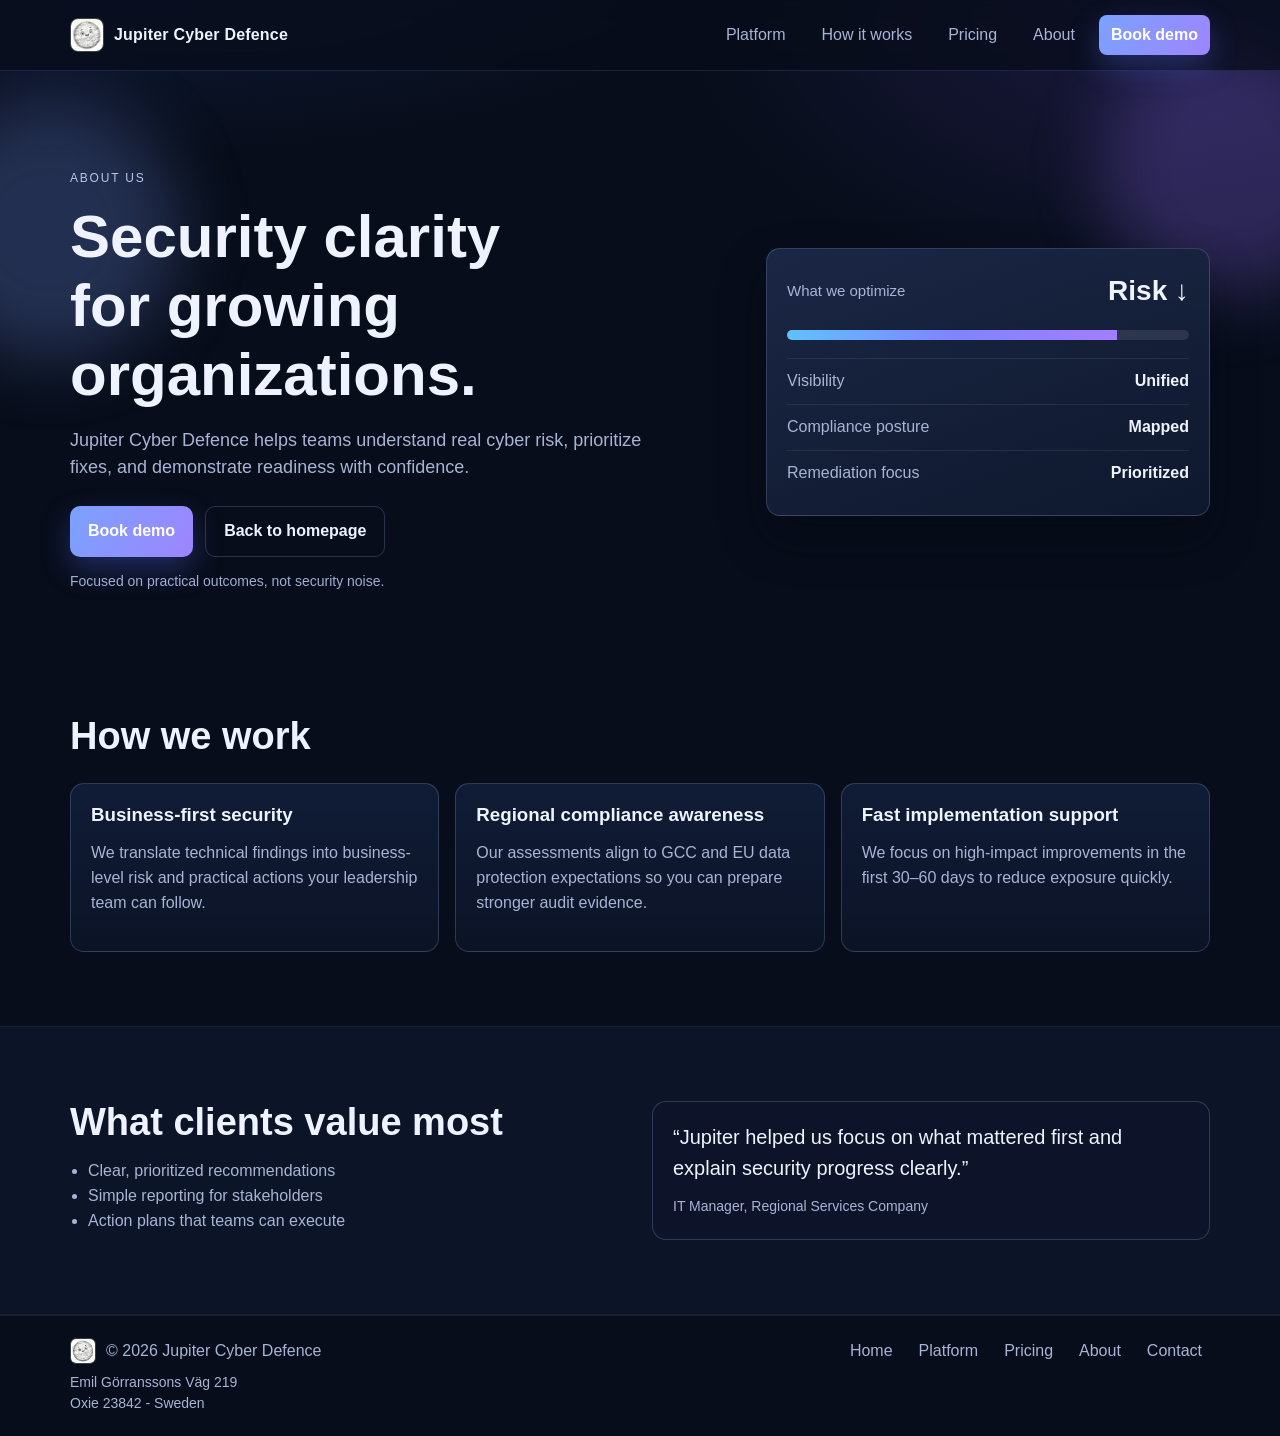
==== about.html @ 79163a5e "search index" ====
<!doctype html>
<html lang="en">
<head>
  <meta charset="utf-8" />
  <meta name="viewport" content="width=device-width, initial-scale=1" />
  <title>About Jupiter Cyber Defence | Security Readiness Experts</title>
  <meta name="description" content="Learn about Jupiter Cyber Defence and how we help teams improve cyber risk visibility, compliance readiness, and remediation execution." />
  <link rel="canonical" href="https://jupitercyberdefence.com/about.html" />
  <meta property="og:type" content="website" />
  <meta property="og:url" content="https://jupitercyberdefence.com/about.html" />
  <meta property="og:title" content="About Jupiter Cyber Defence | Security Readiness Experts" />
  <meta property="og:description" content="Learn about Jupiter Cyber Defence and how we help teams improve cyber risk visibility, compliance readiness, and remediation execution." />
  <meta property="og:image" content="https://jupitercyberdefence.com/jupiter_logo.jpeg" />
  <meta property="og:site_name" content="Jupiter Cyber Defence" />
  <meta name="twitter:card" content="summary_large_image" />
  <meta name="twitter:title" content="About Jupiter Cyber Defence | Security Readiness Experts" />
  <meta name="twitter:description" content="Learn about Jupiter Cyber Defence and how we help teams improve cyber risk visibility, compliance readiness, and remediation execution." />
  <meta name="twitter:image" content="https://jupitercyberdefence.com/jupiter_logo.jpeg" />
  <script type="application/ld+json">
    {
      "@context": "https://schema.org",
      "@type": "WebPage",
      "@id": "https://jupitercyberdefence.com/about.html#webpage",
      "url": "https://jupitercyberdefence.com/about.html",
      "name": "About Jupiter Cyber Defence",
      "description": "Learn about Jupiter Cyber Defence and how we help teams improve cyber risk visibility, compliance readiness, and remediation execution.",
      "isPartOf": {
        "@id": "https://jupitercyberdefence.com/#website"
      },
      "about": {
        "@id": "https://jupitercyberdefence.com/#organization"
      },
      "inLanguage": "en"
    }
  </script>
  <meta name="theme-color" content="#070d1a" />
  <link rel="preload" href="style.css" as="style" />
  <link rel="stylesheet" href="style.css" />
</head>
<body>
  <a class="skip-link" href="#main">Skip to content</a>

  <div class="bg-orb orb-1" aria-hidden="true"></div>
  <div class="bg-orb orb-2" aria-hidden="true"></div>

  <header class="site-header">
    <div class="container nav-wrap">
      <a class="brand" href="/" aria-label="Jupiter Cyber Defence home">
        <img src="jupiter_logo.jpeg" alt="Jupiter Cyber Defence logo" class="brand-logo" />
        <span>Jupiter Cyber Defence</span>
      </a>

      <button class="menu-toggle" id="menuToggle" aria-controls="nav" aria-expanded="false" aria-label="Open menu">
        <span></span><span></span><span></span>
      </button>

      <nav id="nav" class="nav" aria-label="Primary">
        <ul>
          <li><a href="/#platform">Platform</a></li>
          <li><a href="/#how">How it works</a></li>
          <li><a href="/#pricing">Pricing</a></li>
          <li><a href="about.html" aria-current="page">About</a></li>
          <li><a class="btn btn-sm" href="/#contact">Book demo</a></li>
        </ul>
      </nav>
    </div>
  </header>

  <main id="main">
    <section class="hero">
      <div class="container hero-grid">
        <div>
          <p class="eyebrow">About us</p>
          <h1>Security clarity for growing organizations.</h1>
          <p class="lead">Jupiter Cyber Defence helps teams understand real cyber risk, prioritize fixes, and demonstrate readiness with confidence.</p>
          <div class="hero-actions">
            <a class="btn" href="/#contact">Book demo</a>
            <a class="btn btn-ghost" href="/">Back to homepage</a>
          </div>
          <p class="subtle">Focused on practical outcomes, not security noise.</p>
        </div>

        <aside class="hero-panel" aria-label="Snapshot">
          <div class="panel-head">
            <span>What we optimize</span>
            <strong>Risk ↓</strong>
          </div>
          <div class="meter">
            <div class="meter-bar"></div>
          </div>
          <ul class="signal-list">
            <li><span>Visibility</span><strong>Unified</strong></li>
            <li><span>Compliance posture</span><strong>Mapped</strong></li>
            <li><span>Remediation focus</span><strong>Prioritized</strong></li>
          </ul>
        </aside>
      </div>
    </section>

    <section class="section">
      <div class="container">
        <h2>How we work</h2>
        <div class="cards">
          <article class="card">
            <h3>Business-first security</h3>
            <p>We translate technical findings into business-level risk and practical actions your leadership team can follow.</p>
          </article>
          <article class="card">
            <h3>Regional compliance awareness</h3>
            <p>Our assessments align to GCC and EU data protection expectations so you can prepare stronger audit evidence.</p>
          </article>
          <article class="card">
            <h3>Fast implementation support</h3>
            <p>We focus on high-impact improvements in the first 30–60 days to reduce exposure quickly.</p>
          </article>
        </div>
      </div>
    </section>

    <section class="section alt">
      <div class="container outcomes">
        <div>
          <h2>What clients value most</h2>
          <ul>
            <li>Clear, prioritized recommendations</li>
            <li>Simple reporting for stakeholders</li>
            <li>Action plans that teams can execute</li>
          </ul>
        </div>
        <div class="quote">
          <p>“Jupiter helped us focus on what mattered first and explain security progress clearly.”</p>
          <span>IT Manager, Regional Services Company</span>
        </div>
      </div>
    </section>
  </main>

  <footer class="site-footer">
    <div class="container footer-wrap">
      <p class="footer-branding">
        <img src="jupiter_logo.jpeg" alt="Jupiter Cyber Defence logo" class="footer-logo" />
        <span>© <span id="year"></span> Jupiter Cyber Defence</span>
      </p>
      <ul>
        <li><a href="/">Home</a></li>
        <li><a href="/#platform">Platform</a></li>
        <li><a href="/#pricing">Pricing</a></li>
        <li><a href="about.html" aria-current="page">About</a></li>
        <li><a href="/#contact">Contact</a></li>
      </ul>
    </div>
    <div class="container footer-address">
      <p>Emil Görranssons Väg 219<br />Oxie 23842 - Sweden</p>
    </div>
  </footer>

  <script src="script.js" defer></script>
</body>
</html>
---- style.css ----
:root {
  --bg: #070d1a;
  --bg-soft: #0c1428;
  --card: #0f1a31;
  --ink: #eef3ff;
  --muted: #a8b4d5;
  --line: rgba(170, 191, 235, 0.22);
  --brand: #7aa2ff;
  --brand-2: #9e84ff;
  --radius: 14px;
  --max: 1140px;
  --font: Inter, -apple-system, BlinkMacSystemFont, "Segoe UI", Roboto, Helvetica, Arial, sans-serif;
}

* {
  box-sizing: border-box;
}

html,
body {
  margin: 0;
  padding: 0;
}

body {
  font-family: var(--font);
  color: var(--ink);
  background: radial-gradient(1200px 500px at 10% -10%, rgba(84, 117, 255, 0.2), transparent 60%),
    radial-gradient(800px 500px at 90% 0%, rgba(133, 93, 255, 0.16), transparent 60%),
    var(--bg);
  line-height: 1.55;
}

a {
  color: inherit;
  text-decoration: none;
}

.skip-link {
  position: absolute;
  left: -999px;
}

.skip-link:focus {
  left: 12px;
  top: 12px;
  background: #fff;
  color: #000;
  padding: 8px 12px;
  border-radius: 8px;
  z-index: 999;
}

.bg-orb {
  position: fixed;
  width: 260px;
  height: 260px;
  border-radius: 999px;
  filter: blur(34px);
  pointer-events: none;
  z-index: -1;
}

.orb-1 {
  left: -80px;
  top: 100px;
  background: rgba(124, 157, 255, 0.24);
}

.orb-2 {
  right: -80px;
  top: 40px;
  background: rgba(151, 115, 255, 0.23);
}

.container {
  width: min(var(--max), 92%);
  margin: 0 auto;
}

.site-header {
  position: sticky;
  top: 0;
  z-index: 40;
  backdrop-filter: blur(10px);
  background: rgba(7, 13, 26, 0.75);
  border-bottom: 1px solid rgba(122, 162, 255, 0.16);
}

.nav-wrap {
  min-height: 70px;
  display: flex;
  align-items: center;
  justify-content: space-between;
}

.brand {
  display: flex;
  align-items: center;
  gap: 10px;
  font-weight: 700;
  letter-spacing: 0.2px;
}

.brand-logo {
  width: 34px;
  height: 34px;
  border-radius: 8px;
  object-fit: cover;
  border: 1px solid rgba(255, 255, 255, 0.22);
}

.nav ul {
  list-style: none;
  display: flex;
  gap: 12px;
  margin: 0;
  padding: 0;
  align-items: center;
}

.nav a {
  padding: 8px 12px;
  color: var(--muted);
  border-radius: 8px;
}

.nav a:hover {
  color: var(--ink);
  background: rgba(255, 255, 255, 0.05);
}

.menu-toggle {
  display: none;
  border: 0;
  background: transparent;
  padding: 6px;
}

.menu-toggle span {
  display: block;
  width: 21px;
  height: 2px;
  background: var(--ink);
  margin: 4px 0;
}

.hero {
  padding: 86px 0 34px;
}

.hero-grid {
  display: grid;
  gap: 30px;
  grid-template-columns: 1.2fr 0.8fr;
  align-items: center;
}

.eyebrow {
  color: #b9c6ea;
  text-transform: uppercase;
  font-size: 12px;
  letter-spacing: 1.8px;
  margin-bottom: 14px;
}

h1,
h2,
h3 {
  line-height: 1.15;
  margin: 0 0 12px;
}

h1 {
  font-size: clamp(34px, 5vw, 60px);
  max-width: 14ch;
}

h2 {
  font-size: clamp(26px, 3vw, 38px);
}

.lead {
  max-width: 58ch;
  color: var(--muted);
  font-size: 18px;
}

.subtle {
  color: #9faed2;
  font-size: 14px;
}

.hero-actions {
  display: flex;
  gap: 12px;
  flex-wrap: wrap;
  margin: 24px 0 10px;
}

.btn {
  background: linear-gradient(120deg, var(--brand), var(--brand-2));
  color: #fff;
  border: 0;
  border-radius: 10px;
  font-weight: 700;
  padding: 12px 18px;
  display: inline-flex;
  align-items: center;
  justify-content: center;
  box-shadow: 0 12px 30px rgba(93, 112, 255, 0.3);
}

.btn-ghost {
  background: transparent;
  border: 1px solid var(--line);
  color: var(--ink);
  box-shadow: none;
}

.btn-sm {
  padding: 9px 13px;
  color: #fff !important;
}

.hero-panel {
  background: linear-gradient(160deg, rgba(28, 41, 72, 0.94), rgba(15, 25, 46, 0.95));
  border: 1px solid var(--line);
  border-radius: var(--radius);
  padding: 20px;
  box-shadow: 0 22px 45px rgba(4, 8, 18, 0.45);
}

.panel-head {
  display: flex;
  justify-content: space-between;
  align-items: center;
  font-size: 15px;
  color: var(--muted);
}

.panel-head strong {
  color: var(--ink);
  font-size: 28px;
}

.meter {
  height: 10px;
  border-radius: 999px;
  background: rgba(255, 255, 255, 0.1);
  margin: 18px 0;
  overflow: hidden;
}

.meter-bar {
  width: 82%;
  height: 100%;
  background: linear-gradient(90deg, #5fc2ff, #7f84ff, #a47dff);
}

.signal-list {
  list-style: none;
  margin: 0;
  padding: 0;
}

.signal-list li {
  display: flex;
  justify-content: space-between;
  padding: 10px 0;
  border-top: 1px solid rgba(255, 255, 255, 0.08);
  color: var(--muted);
}

.signal-list strong {
  color: var(--ink);
}

.trust {
  border: 1px solid var(--line);
  border-radius: var(--radius);
  padding: 18px;
  background: rgba(9, 16, 32, 0.7);
}

.trust p {
  color: var(--muted);
  margin: 0 0 12px;
}

.chips {
  display: flex;
  flex-wrap: wrap;
  gap: 10px;
}

.chips span {
  border: 1px solid var(--line);
  border-radius: 999px;
  padding: 7px 12px;
  color: #ccdaf7;
  font-size: 13px;
}

.section {
  padding: 74px 0;
}

.alt {
  background: var(--bg-soft);
  border-top: 1px solid rgba(255, 255, 255, 0.05);
  border-bottom: 1px solid rgba(255, 255, 255, 0.05);
}

.cards {
  display: grid;
  grid-template-columns: repeat(3, minmax(0, 1fr));
  gap: 16px;
  margin-top: 24px;
}

.card {
  border: 1px solid var(--line);
  border-radius: var(--radius);
  padding: 20px;
  background: linear-gradient(180deg, rgba(19, 33, 62, 0.8), rgba(14, 23, 44, 0.65));
}

.card p,
.steps,
.outcomes li,
.pricing ul,
.contact-grid p,
.form span,
.form-status {
  color: var(--muted);
}

.steps {
  margin: 18px 0 0;
  padding-left: 18px;
  display: grid;
  gap: 10px;
}

.outcomes {
  display: grid;
  grid-template-columns: 1fr 1fr;
  gap: 24px;
  align-items: start;
}

.outcomes ul {
  margin: 14px 0 0;
  padding-left: 18px;
}

.quote {
  border: 1px solid var(--line);
  border-radius: var(--radius);
  background: rgba(14, 22, 43, 0.72);
  padding: 20px;
}

.quote p {
  margin: 0 0 10px;
  font-size: 20px;
}

.quote span {
  color: var(--muted);
  font-size: 14px;
}

.pricing {
  display: grid;
  gap: 20px;
}

.pricing-controls {
  display: inline-flex;
  align-items: center;
  gap: 12px;
  border: 1px solid var(--line);
  border-radius: 10px;
  padding: 10px 12px;
  background: rgba(11, 19, 37, 0.7);
}

.pricing-controls label {
  color: var(--muted);
  font-size: 14px;
}

.pricing-controls select {
  background: rgba(8, 14, 27, 0.84);
  border: 1px solid rgba(176, 197, 239, 0.26);
  color: var(--ink);
  border-radius: 8px;
  padding: 8px 10px;
  font: inherit;
}

.pricing-grid {
  display: grid;
  grid-template-columns: repeat(3, minmax(0, 1fr));
  gap: 16px;
}

.price-card {
  border: 1px solid var(--line);
  border-radius: var(--radius);
  padding: 24px;
  background: linear-gradient(180deg, rgba(18, 29, 54, 0.86), rgba(14, 22, 41, 0.8));
}

.price-card h3 {
  margin-bottom: 10px;
}

.plan-tag {
  font-size: 11px;
  color: #cfdbfa;
  border: 1px solid var(--line);
  border-radius: 999px;
  padding: 3px 8px;
  margin-left: 6px;
  vertical-align: middle;
}

.plan {
  margin: 0;
  font-size: 12px;
  letter-spacing: 1px;
  text-transform: uppercase;
  color: #b8c7ea;
}

.price {
  margin: 8px 0 16px;
  font-size: 38px;
  font-weight: 800;
}

.price span {
  font-size: 16px;
  color: var(--muted);
  margin-left: 8px;
}

.price-note,
.target-clients {
  color: var(--muted);
  font-size: 14px;
  margin: 0 0 12px;
}

.pricing ul {
  margin: 0 0 18px;
  padding-left: 18px;
}

.contact-grid {
  display: grid;
  grid-template-columns: 1fr 1fr;
  gap: 24px;
  align-items: start;
}

.form {
  border: 1px solid var(--line);
  background: rgba(12, 20, 38, 0.76);
  border-radius: var(--radius);
  padding: 20px;
}

.form label {
  display: block;
  margin-bottom: 12px;
}

.form span {
  display: block;
  margin-bottom: 6px;
  font-size: 14px;
}

.form input,
.form textarea {
  width: 100%;
  color: var(--ink);
  border: 1px solid rgba(176, 197, 239, 0.26);
  border-radius: 10px;
  background: rgba(8, 14, 27, 0.84);
  padding: 12px;
  font: inherit;
}

.form input:focus,
.form textarea:focus {
  outline: 2px solid rgba(123, 162, 255, 0.35);
  border-color: rgba(123, 162, 255, 0.65);
}

.form button {
  width: 100%;
  margin-top: 4px;
}

.site-footer {
  border-top: 1px solid rgba(255, 255, 255, 0.08);
  padding: 22px 0;
}

.footer-wrap {
  display: flex;
  justify-content: space-between;
  align-items: center;
  flex-wrap: wrap;
  gap: 12px;
}

.footer-wrap p {
  color: var(--muted);
  margin: 0;
}

.footer-branding {
  display: inline-flex;
  align-items: center;
  gap: 10px;
}

.footer-logo {
  width: 26px;
  height: 26px;
  object-fit: cover;
  border-radius: 6px;
  border: 1px solid rgba(255, 255, 255, 0.2);
}

.footer-wrap ul {
  list-style: none;
  margin: 0;
  padding: 0;
  display: flex;
  gap: 10px;
}

.footer-wrap a {
  color: var(--muted);
  padding: 6px 8px;
  border-radius: 8px;
}

.footer-wrap a:hover {
  color: var(--ink);
  background: rgba(255, 255, 255, 0.06);
}

.footer-address {
  margin-top: 8px;
}

.footer-address p {
  margin: 0;
  color: var(--muted);
  font-size: 14px;
  line-height: 1.5;
}

@media (max-width: 980px) {
  .hero-grid,
  .outcomes,
  .contact-grid {
    grid-template-columns: 1fr;
  }

  .cards {
    grid-template-columns: 1fr 1fr;
  }

  .pricing-grid {
    grid-template-columns: repeat(2, minmax(0, 1fr));
  }
}

@media (max-width: 760px) {
  .menu-toggle {
    display: block;
  }

  .nav {
    display: none;
    position: absolute;
    top: 70px;
    right: 4%;
    min-width: 210px;
    border: 1px solid var(--line);
    border-radius: 12px;
    background: #0b1428;
    box-shadow: 0 16px 40px rgba(3, 8, 18, 0.45);
  }

  .nav ul {
    flex-direction: column;
    align-items: stretch;
    padding: 10px;
    gap: 4px;
  }

  .cards {
    grid-template-columns: 1fr;
  }

  .pricing-grid {
    grid-template-columns: 1fr;
  }

  .hero {
    padding-top: 64px;
  }
}
---- style.css ----
:root {
  --bg: #070d1a;
  --bg-soft: #0c1428;
  --card: #0f1a31;
  --ink: #eef3ff;
  --muted: #a8b4d5;
  --line: rgba(170, 191, 235, 0.22);
  --brand: #7aa2ff;
  --brand-2: #9e84ff;
  --radius: 14px;
  --max: 1140px;
  --font: Inter, -apple-system, BlinkMacSystemFont, "Segoe UI", Roboto, Helvetica, Arial, sans-serif;
}

* {
  box-sizing: border-box;
}

html,
body {
  margin: 0;
  padding: 0;
}

body {
  font-family: var(--font);
  color: var(--ink);
  background: radial-gradient(1200px 500px at 10% -10%, rgba(84, 117, 255, 0.2), transparent 60%),
    radial-gradient(800px 500px at 90% 0%, rgba(133, 93, 255, 0.16), transparent 60%),
    var(--bg);
  line-height: 1.55;
}

a {
  color: inherit;
  text-decoration: none;
}

.skip-link {
  position: absolute;
  left: -999px;
}

.skip-link:focus {
  left: 12px;
  top: 12px;
  background: #fff;
  color: #000;
  padding: 8px 12px;
  border-radius: 8px;
  z-index: 999;
}

.bg-orb {
  position: fixed;
  width: 260px;
  height: 260px;
  border-radius: 999px;
  filter: blur(34px);
  pointer-events: none;
  z-index: -1;
}

.orb-1 {
  left: -80px;
  top: 100px;
  background: rgba(124, 157, 255, 0.24);
}

.orb-2 {
  right: -80px;
  top: 40px;
  background: rgba(151, 115, 255, 0.23);
}

.container {
  width: min(var(--max), 92%);
  margin: 0 auto;
}

.site-header {
  position: sticky;
  top: 0;
  z-index: 40;
  backdrop-filter: blur(10px);
  background: rgba(7, 13, 26, 0.75);
  border-bottom: 1px solid rgba(122, 162, 255, 0.16);
}

.nav-wrap {
  min-height: 70px;
  display: flex;
  align-items: center;
  justify-content: space-between;
}

.brand {
  display: flex;
  align-items: center;
  gap: 10px;
  font-weight: 700;
  letter-spacing: 0.2px;
}

.brand-logo {
  width: 34px;
  height: 34px;
  border-radius: 8px;
  object-fit: cover;
  border: 1px solid rgba(255, 255, 255, 0.22);
}

.nav ul {
  list-style: none;
  display: flex;
  gap: 12px;
  margin: 0;
  padding: 0;
  align-items: center;
}

.nav a {
  padding: 8px 12px;
  color: var(--muted);
  border-radius: 8px;
}

.nav a:hover {
  color: var(--ink);
  background: rgba(255, 255, 255, 0.05);
}

.menu-toggle {
  display: none;
  border: 0;
  background: transparent;
  padding: 6px;
}

.menu-toggle span {
  display: block;
  width: 21px;
  height: 2px;
  background: var(--ink);
  margin: 4px 0;
}

.hero {
  padding: 86px 0 34px;
}

.hero-grid {
  display: grid;
  gap: 30px;
  grid-template-columns: 1.2fr 0.8fr;
  align-items: center;
}

.eyebrow {
  color: #b9c6ea;
  text-transform: uppercase;
  font-size: 12px;
  letter-spacing: 1.8px;
  margin-bottom: 14px;
}

h1,
h2,
h3 {
  line-height: 1.15;
  margin: 0 0 12px;
}

h1 {
  font-size: clamp(34px, 5vw, 60px);
  max-width: 14ch;
}

h2 {
  font-size: clamp(26px, 3vw, 38px);
}

.lead {
  max-width: 58ch;
  color: var(--muted);
  font-size: 18px;
}

.subtle {
  color: #9faed2;
  font-size: 14px;
}

.hero-actions {
  display: flex;
  gap: 12px;
  flex-wrap: wrap;
  margin: 24px 0 10px;
}

.btn {
  background: linear-gradient(120deg, var(--brand), var(--brand-2));
  color: #fff;
  border: 0;
  border-radius: 10px;
  font-weight: 700;
  padding: 12px 18px;
  display: inline-flex;
  align-items: center;
  justify-content: center;
  box-shadow: 0 12px 30px rgba(93, 112, 255, 0.3);
}

.btn-ghost {
  background: transparent;
  border: 1px solid var(--line);
  color: var(--ink);
  box-shadow: none;
}

.btn-sm {
  padding: 9px 13px;
  color: #fff !important;
}

.hero-panel {
  background: linear-gradient(160deg, rgba(28, 41, 72, 0.94), rgba(15, 25, 46, 0.95));
  border: 1px solid var(--line);
  border-radius: var(--radius);
  padding: 20px;
  box-shadow: 0 22px 45px rgba(4, 8, 18, 0.45);
}

.panel-head {
  display: flex;
  justify-content: space-between;
  align-items: center;
  font-size: 15px;
  color: var(--muted);
}

.panel-head strong {
  color: var(--ink);
  font-size: 28px;
}

.meter {
  height: 10px;
  border-radius: 999px;
  background: rgba(255, 255, 255, 0.1);
  margin: 18px 0;
  overflow: hidden;
}

.meter-bar {
  width: 82%;
  height: 100%;
  background: linear-gradient(90deg, #5fc2ff, #7f84ff, #a47dff);
}

.signal-list {
  list-style: none;
  margin: 0;
  padding: 0;
}

.signal-list li {
  display: flex;
  justify-content: space-between;
  padding: 10px 0;
  border-top: 1px solid rgba(255, 255, 255, 0.08);
  color: var(--muted);
}

.signal-list strong {
  color: var(--ink);
}

.trust {
  border: 1px solid var(--line);
  border-radius: var(--radius);
  padding: 18px;
  background: rgba(9, 16, 32, 0.7);
}

.trust p {
  color: var(--muted);
  margin: 0 0 12px;
}

.chips {
  display: flex;
  flex-wrap: wrap;
  gap: 10px;
}

.chips span {
  border: 1px solid var(--line);
  border-radius: 999px;
  padding: 7px 12px;
  color: #ccdaf7;
  font-size: 13px;
}

.section {
  padding: 74px 0;
}

.alt {
  background: var(--bg-soft);
  border-top: 1px solid rgba(255, 255, 255, 0.05);
  border-bottom: 1px solid rgba(255, 255, 255, 0.05);
}

.cards {
  display: grid;
  grid-template-columns: repeat(3, minmax(0, 1fr));
  gap: 16px;
  margin-top: 24px;
}

.card {
  border: 1px solid var(--line);
  border-radius: var(--radius);
  padding: 20px;
  background: linear-gradient(180deg, rgba(19, 33, 62, 0.8), rgba(14, 23, 44, 0.65));
}

.card p,
.steps,
.outcomes li,
.pricing ul,
.contact-grid p,
.form span,
.form-status {
  color: var(--muted);
}

.steps {
  margin: 18px 0 0;
  padding-left: 18px;
  display: grid;
  gap: 10px;
}

.outcomes {
  display: grid;
  grid-template-columns: 1fr 1fr;
  gap: 24px;
  align-items: start;
}

.outcomes ul {
  margin: 14px 0 0;
  padding-left: 18px;
}

.quote {
  border: 1px solid var(--line);
  border-radius: var(--radius);
  background: rgba(14, 22, 43, 0.72);
  padding: 20px;
}

.quote p {
  margin: 0 0 10px;
  font-size: 20px;
}

.quote span {
  color: var(--muted);
  font-size: 14px;
}

.pricing {
  display: grid;
  gap: 20px;
}

.pricing-controls {
  display: inline-flex;
  align-items: center;
  gap: 12px;
  border: 1px solid var(--line);
  border-radius: 10px;
  padding: 10px 12px;
  background: rgba(11, 19, 37, 0.7);
}

.pricing-controls label {
  color: var(--muted);
  font-size: 14px;
}

.pricing-controls select {
  background: rgba(8, 14, 27, 0.84);
  border: 1px solid rgba(176, 197, 239, 0.26);
  color: var(--ink);
  border-radius: 8px;
  padding: 8px 10px;
  font: inherit;
}

.pricing-grid {
  display: grid;
  grid-template-columns: repeat(3, minmax(0, 1fr));
  gap: 16px;
}

.price-card {
  border: 1px solid var(--line);
  border-radius: var(--radius);
  padding: 24px;
  background: linear-gradient(180deg, rgba(18, 29, 54, 0.86), rgba(14, 22, 41, 0.8));
}

.price-card h3 {
  margin-bottom: 10px;
}

.plan-tag {
  font-size: 11px;
  color: #cfdbfa;
  border: 1px solid var(--line);
  border-radius: 999px;
  padding: 3px 8px;
  margin-left: 6px;
  vertical-align: middle;
}

.plan {
  margin: 0;
  font-size: 12px;
  letter-spacing: 1px;
  text-transform: uppercase;
  color: #b8c7ea;
}

.price {
  margin: 8px 0 16px;
  font-size: 38px;
  font-weight: 800;
}

.price span {
  font-size: 16px;
  color: var(--muted);
  margin-left: 8px;
}

.price-note,
.target-clients {
  color: var(--muted);
  font-size: 14px;
  margin: 0 0 12px;
}

.pricing ul {
  margin: 0 0 18px;
  padding-left: 18px;
}

.contact-grid {
  display: grid;
  grid-template-columns: 1fr 1fr;
  gap: 24px;
  align-items: start;
}

.form {
  border: 1px solid var(--line);
  background: rgba(12, 20, 38, 0.76);
  border-radius: var(--radius);
  padding: 20px;
}

.form label {
  display: block;
  margin-bottom: 12px;
}

.form span {
  display: block;
  margin-bottom: 6px;
  font-size: 14px;
}

.form input,
.form textarea {
  width: 100%;
  color: var(--ink);
  border: 1px solid rgba(176, 197, 239, 0.26);
  border-radius: 10px;
  background: rgba(8, 14, 27, 0.84);
  padding: 12px;
  font: inherit;
}

.form input:focus,
.form textarea:focus {
  outline: 2px solid rgba(123, 162, 255, 0.35);
  border-color: rgba(123, 162, 255, 0.65);
}

.form button {
  width: 100%;
  margin-top: 4px;
}

.site-footer {
  border-top: 1px solid rgba(255, 255, 255, 0.08);
  padding: 22px 0;
}

.footer-wrap {
  display: flex;
  justify-content: space-between;
  align-items: center;
  flex-wrap: wrap;
  gap: 12px;
}

.footer-wrap p {
  color: var(--muted);
  margin: 0;
}

.footer-branding {
  display: inline-flex;
  align-items: center;
  gap: 10px;
}

.footer-logo {
  width: 26px;
  height: 26px;
  object-fit: cover;
  border-radius: 6px;
  border: 1px solid rgba(255, 255, 255, 0.2);
}

.footer-wrap ul {
  list-style: none;
  margin: 0;
  padding: 0;
  display: flex;
  gap: 10px;
}

.footer-wrap a {
  color: var(--muted);
  padding: 6px 8px;
  border-radius: 8px;
}

.footer-wrap a:hover {
  color: var(--ink);
  background: rgba(255, 255, 255, 0.06);
}

.footer-address {
  margin-top: 8px;
}

.footer-address p {
  margin: 0;
  color: var(--muted);
  font-size: 14px;
  line-height: 1.5;
}

@media (max-width: 980px) {
  .hero-grid,
  .outcomes,
  .contact-grid {
    grid-template-columns: 1fr;
  }

  .cards {
    grid-template-columns: 1fr 1fr;
  }

  .pricing-grid {
    grid-template-columns: repeat(2, minmax(0, 1fr));
  }
}

@media (max-width: 760px) {
  .menu-toggle {
    display: block;
  }

  .nav {
    display: none;
    position: absolute;
    top: 70px;
    right: 4%;
    min-width: 210px;
    border: 1px solid var(--line);
    border-radius: 12px;
    background: #0b1428;
    box-shadow: 0 16px 40px rgba(3, 8, 18, 0.45);
  }

  .nav ul {
    flex-direction: column;
    align-items: stretch;
    padding: 10px;
    gap: 4px;
  }

  .cards {
    grid-template-columns: 1fr;
  }

  .pricing-grid {
    grid-template-columns: 1fr;
  }

  .hero {
    padding-top: 64px;
  }
}
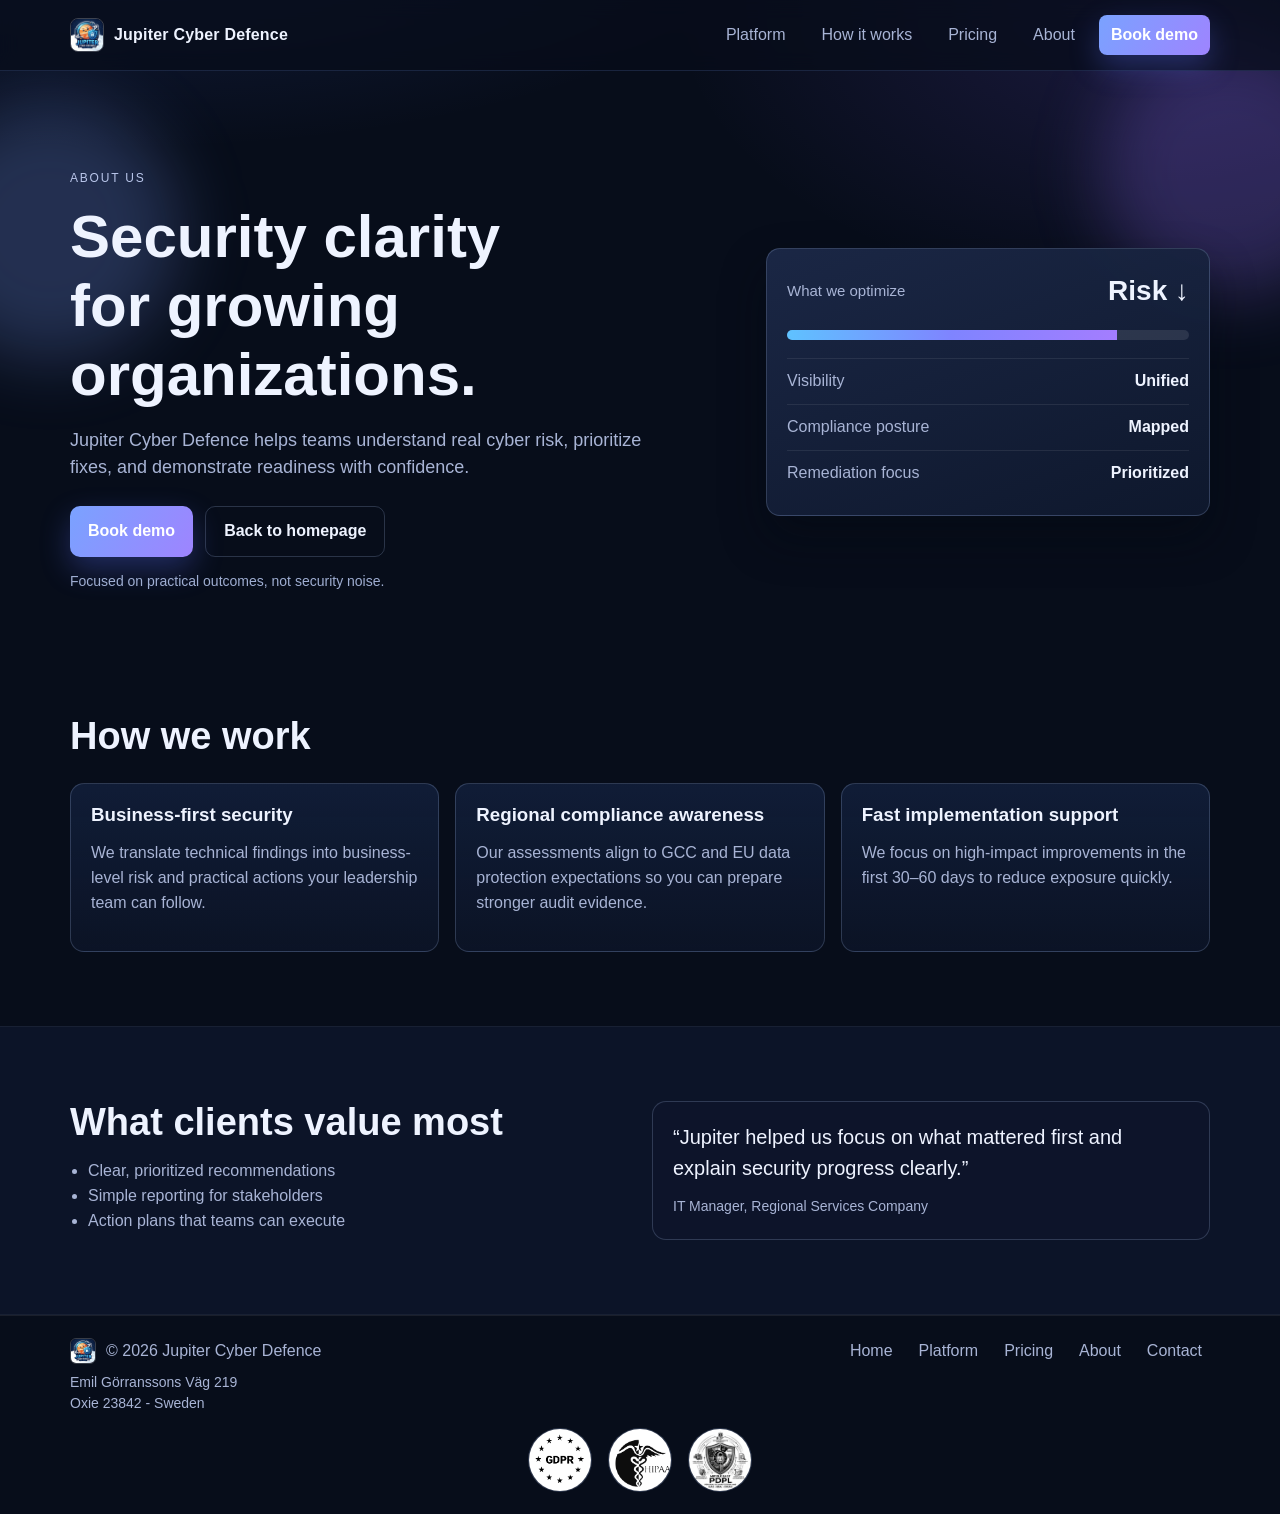
==== commit d60f5e5c: "major change run001" ====
--- a/about.html
+++ b/about.html
@@ -152,6 +152,11 @@
     <div class="container footer-address">
       <p>Emil Görranssons Väg 219<br />Oxie 23842 - Sweden</p>
     </div>
+    <div class="container compliance-logos" aria-label="Compliance standards">
+      <img src="GDPR.png" alt="GDPR" class="compliance-logo" />
+      <img src="HIPAA.png" alt="HIPAA" class="compliance-logo" />
+      <img src="PDPL.png" alt="PDPL" class="compliance-logo" />
+    </div>
   </footer>
 
   <script src="script.js" defer></script>
--- a/style.css
+++ b/style.css
@@ -231,6 +231,15 @@
   box-shadow: 0 22px 45px rgba(4, 8, 18, 0.45);
 }
 
+.panel-branding {
+  width: 100%;
+  height: 120px;
+  object-fit: cover;
+  border-radius: 10px;
+  border: 1px solid rgba(255, 255, 255, 0.12);
+  margin-bottom: 14px;
+}
+
 .panel-head {
   display: flex;
   justify-content: space-between;
@@ -567,6 +576,24 @@
   color: var(--muted);
   font-size: 14px;
   line-height: 1.5;
+}
+
+.compliance-logos {
+  margin-top: 14px;
+  display: flex;
+  justify-content: center;
+  align-items: center;
+  gap: 16px;
+  flex-wrap: wrap;
+}
+
+.compliance-logo {
+  width: 64px;
+  height: 64px;
+  border-radius: 999px;
+  object-fit: cover;
+  border: 1px solid var(--line);
+  background: rgba(12, 20, 38, 0.75);
 }
 
 @media (max-width: 980px) {
--- a/style.css
+++ b/style.css
@@ -231,6 +231,15 @@
   box-shadow: 0 22px 45px rgba(4, 8, 18, 0.45);
 }
 
+.panel-branding {
+  width: 100%;
+  height: 120px;
+  object-fit: cover;
+  border-radius: 10px;
+  border: 1px solid rgba(255, 255, 255, 0.12);
+  margin-bottom: 14px;
+}
+
 .panel-head {
   display: flex;
   justify-content: space-between;
@@ -567,6 +576,24 @@
   color: var(--muted);
   font-size: 14px;
   line-height: 1.5;
+}
+
+.compliance-logos {
+  margin-top: 14px;
+  display: flex;
+  justify-content: center;
+  align-items: center;
+  gap: 16px;
+  flex-wrap: wrap;
+}
+
+.compliance-logo {
+  width: 64px;
+  height: 64px;
+  border-radius: 999px;
+  object-fit: cover;
+  border: 1px solid var(--line);
+  background: rgba(12, 20, 38, 0.75);
 }
 
 @media (max-width: 980px) {
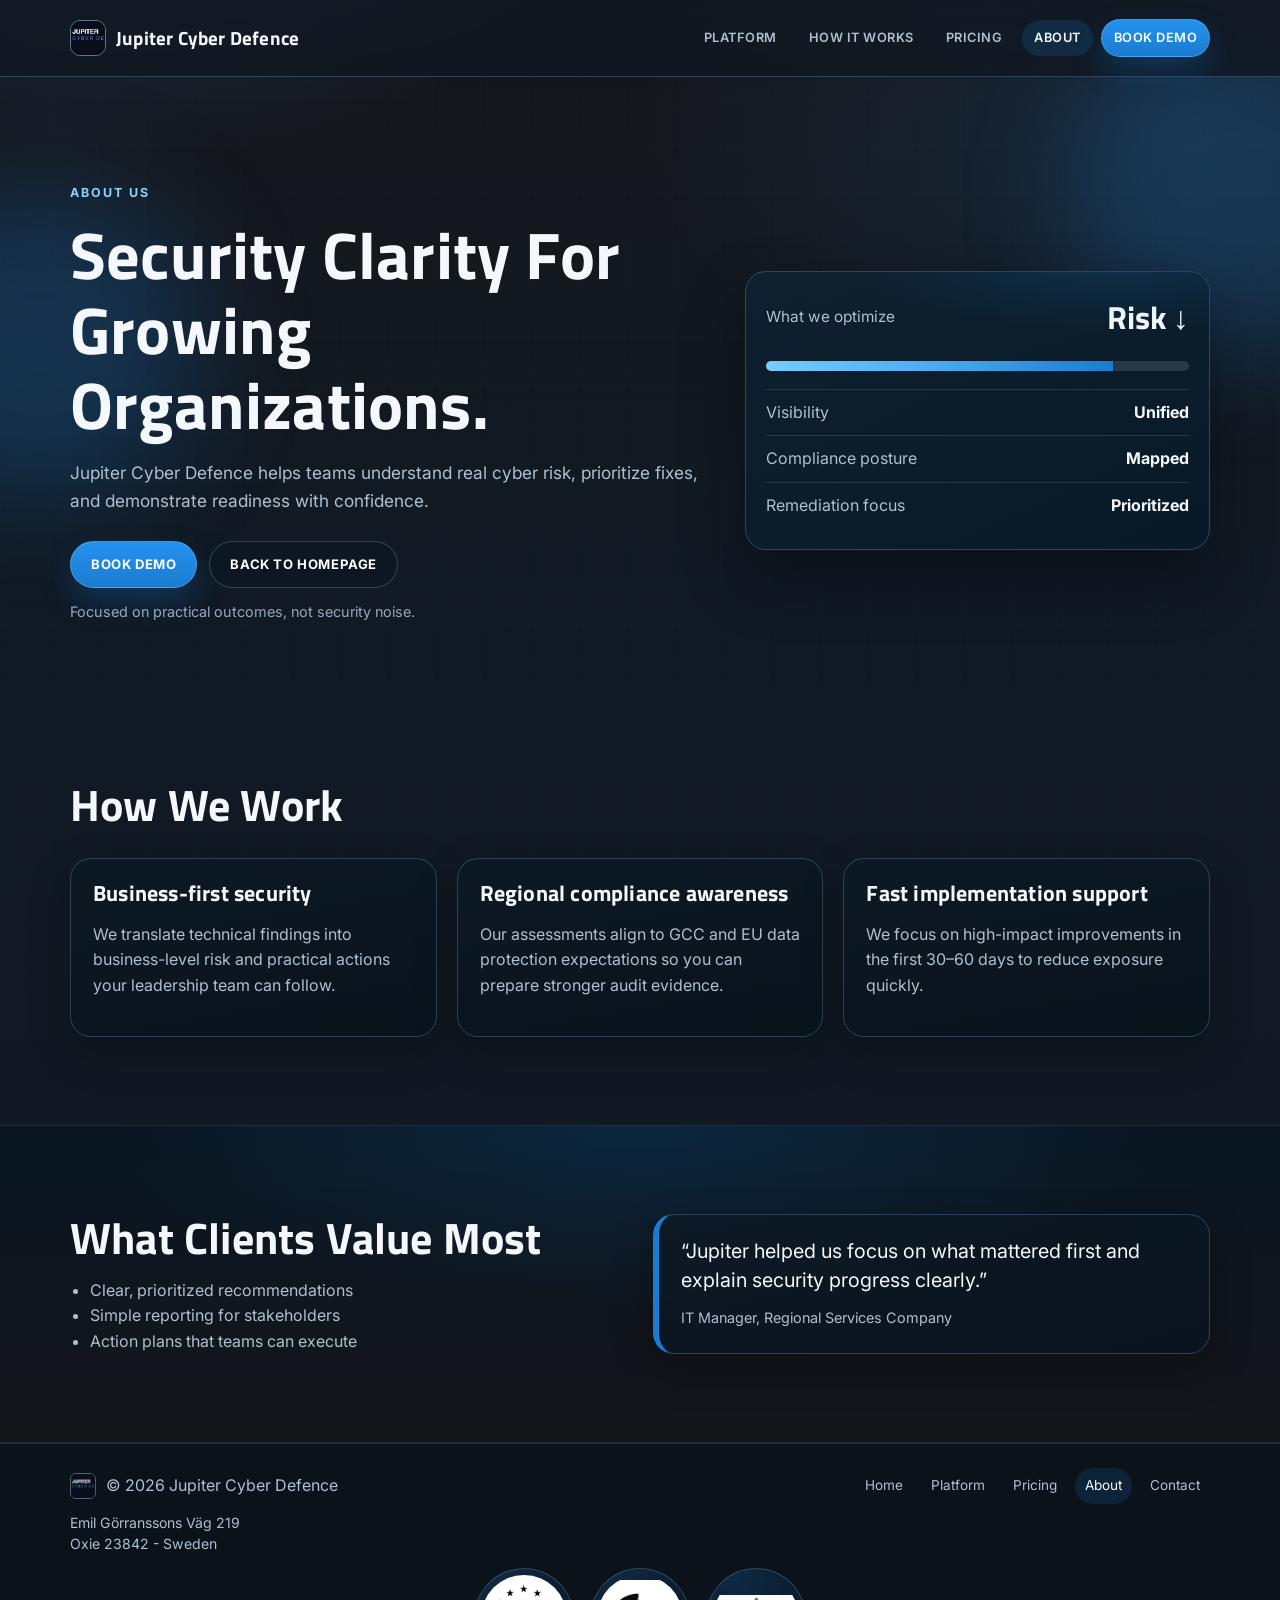
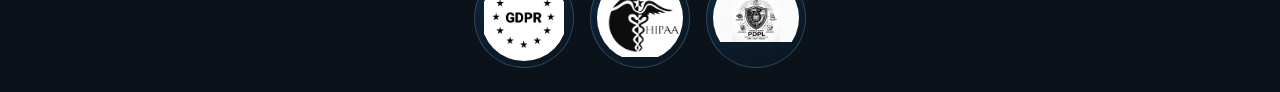
==== commit fdf6c223: "changed to align with salekx.se" ====
--- a/about.html
+++ b/about.html
@@ -3,6 +3,9 @@
 <head>
   <meta charset="utf-8" />
   <meta name="viewport" content="width=device-width, initial-scale=1" />
+  <link rel="preconnect" href="https://fonts.googleapis.com" />
+  <link rel="preconnect" href="https://fonts.gstatic.com" crossorigin />
+  <link rel="stylesheet" href="https://fonts.googleapis.com/css2?family=Inter:wght@400;500;600;700;800&family=Titillium+Web:wght@600;700&display=swap" />
   <title>About Jupiter Cyber Defence | Security Readiness Experts</title>
   <meta name="description" content="Learn about Jupiter Cyber Defence and how we help teams improve cyber risk visibility, compliance readiness, and remediation execution." />
   <link rel="canonical" href="https://jupitercyberdefence.com/about.html" />
@@ -33,7 +36,7 @@
       "inLanguage": "en"
     }
   </script>
-  <meta name="theme-color" content="#070d1a" />
+  <meta name="theme-color" content="#16161a" />
   <link rel="preload" href="style.css" as="style" />
   <link rel="stylesheet" href="style.css" />
 </head>
--- a/style.css
+++ b/style.css
@@ -1,15 +1,23 @@
 :root {
-  --bg: #070d1a;
-  --bg-soft: #0c1428;
-  --card: #0f1a31;
-  --ink: #eef3ff;
-  --muted: #a8b4d5;
-  --line: rgba(170, 191, 235, 0.22);
-  --brand: #7aa2ff;
-  --brand-2: #9e84ff;
-  --radius: 14px;
+  --bg: #16161a;
+  --bg-deep: #101a25;
+  --bg-navy: #08283f;
+  --card: rgba(16, 27, 38, 0.9);
+  --card-soft: rgba(14, 24, 34, 0.82);
+  --ink: #f4f8fc;
+  --muted: #afc0d0;
+  --line: rgba(109, 152, 189, 0.34);
+  --accent: #1b7bcf;
+  --accent-strong: #2492ef;
+  --accent-soft: rgba(27, 123, 207, 0.22);
+  --success: #8fd0ff;
+  --radius: 21px;
+  --radius-pill: 49px;
+  --shadow-soft: 0 16px 40px rgba(0, 0, 0, 0.28);
+  --shadow-deep: 0 28px 60px rgba(1, 8, 16, 0.45);
   --max: 1140px;
-  --font: Inter, -apple-system, BlinkMacSystemFont, "Segoe UI", Roboto, Helvetica, Arial, sans-serif;
+  --font-body: "Inter", "Segoe UI", Arial, sans-serif;
+  --font-heading: "Titillium Web", "Segoe UI", Arial, sans-serif;
 }
 
 * {
@@ -23,12 +31,36 @@
 }
 
 body {
-  font-family: var(--font);
+  position: relative;
+  font-family: var(--font-body);
   color: var(--ink);
-  background: radial-gradient(1200px 500px at 10% -10%, rgba(84, 117, 255, 0.2), transparent 60%),
-    radial-gradient(800px 500px at 90% 0%, rgba(133, 93, 255, 0.16), transparent 60%),
-    var(--bg);
-  line-height: 1.55;
+  line-height: 1.6;
+  background:
+    radial-gradient(650px 360px at 9% -6%, rgba(27, 123, 207, 0.26), transparent 72%),
+    radial-gradient(760px 420px at 92% 7%, rgba(36, 146, 239, 0.14), transparent 72%),
+    linear-gradient(180deg, var(--bg) 0%, var(--bg-deep) 38%, #101821 100%);
+}
+
+body::before {
+  content: "";
+  position: fixed;
+  inset: 0;
+  z-index: -2;
+  pointer-events: none;
+  background-image:
+    linear-gradient(rgba(158, 196, 229, 0.05) 1px, transparent 1px),
+    linear-gradient(90deg, rgba(158, 196, 229, 0.05) 1px, transparent 1px);
+  background-size: 48px 48px;
+  opacity: 0.35;
+}
+
+body::after {
+  content: "";
+  position: fixed;
+  inset: 0;
+  z-index: -1;
+  pointer-events: none;
+  background: radial-gradient(900px 300px at 50% -15%, rgba(36, 146, 239, 0.12), transparent 76%);
 }
 
 a {
@@ -36,6 +68,11 @@
   text-decoration: none;
 }
 
+img {
+  max-width: 100%;
+  display: block;
+}
+
 .skip-link {
   position: absolute;
   left: -999px;
@@ -44,33 +81,33 @@
 .skip-link:focus {
   left: 12px;
   top: 12px;
-  background: #fff;
-  color: #000;
+  z-index: 999;
+  background: #ffffff;
+  color: #111111;
+  border-radius: 8px;
   padding: 8px 12px;
-  border-radius: 8px;
-  z-index: 999;
 }
 
 .bg-orb {
   position: fixed;
-  width: 260px;
-  height: 260px;
+  width: 320px;
+  height: 320px;
   border-radius: 999px;
-  filter: blur(34px);
+  filter: blur(54px);
   pointer-events: none;
   z-index: -1;
 }
 
 .orb-1 {
-  left: -80px;
-  top: 100px;
-  background: rgba(124, 157, 255, 0.24);
+  left: -120px;
+  top: 180px;
+  background: rgba(27, 123, 207, 0.26);
 }
 
 .orb-2 {
-  right: -80px;
+  right: -110px;
   top: 40px;
-  background: rgba(151, 115, 255, 0.23);
+  background: rgba(36, 146, 239, 0.18);
 }
 
 .container {
@@ -82,202 +119,248 @@
   position: sticky;
   top: 0;
   z-index: 40;
-  backdrop-filter: blur(10px);
-  background: rgba(7, 13, 26, 0.75);
-  border-bottom: 1px solid rgba(122, 162, 255, 0.16);
+  backdrop-filter: blur(12px);
+  background: rgba(16, 24, 34, 0.82);
+  border-bottom: 1px solid var(--line);
 }
 
 .nav-wrap {
-  min-height: 70px;
+  min-height: 76px;
   display: flex;
   align-items: center;
   justify-content: space-between;
 }
 
 .brand {
-  display: flex;
+  display: inline-flex;
   align-items: center;
   gap: 10px;
+  font-family: var(--font-heading);
+  font-size: 1.2rem;
   font-weight: 700;
   letter-spacing: 0.2px;
 }
 
 .brand-logo {
-  width: 34px;
-  height: 34px;
-  border-radius: 8px;
+  width: 36px;
+  height: 36px;
+  border-radius: 10px;
   object-fit: cover;
-  border: 1px solid rgba(255, 255, 255, 0.22);
+  border: 1px solid rgba(174, 214, 245, 0.5);
 }
 
 .nav ul {
+  margin: 0;
+  padding: 0;
   list-style: none;
   display: flex;
-  gap: 12px;
-  margin: 0;
-  padding: 0;
+  gap: 8px;
   align-items: center;
 }
 
 .nav a {
+  display: inline-flex;
+  align-items: center;
+  border-radius: 999px;
   padding: 8px 12px;
   color: var(--muted);
-  border-radius: 8px;
-}
-
-.nav a:hover {
+  font-size: 0.8rem;
+  font-weight: 600;
+  letter-spacing: 0.5px;
+  text-transform: uppercase;
+  transition: color 0.25s ease, background-color 0.25s ease;
+}
+
+.nav a:hover,
+.nav a[aria-current="page"] {
   color: var(--ink);
-  background: rgba(255, 255, 255, 0.05);
+  background: rgba(27, 123, 207, 0.18);
 }
 
 .menu-toggle {
   display: none;
   border: 0;
+  border-radius: 8px;
   background: transparent;
   padding: 6px;
 }
 
 .menu-toggle span {
   display: block;
-  width: 21px;
+  width: 22px;
   height: 2px;
+  margin: 4px 0;
   background: var(--ink);
-  margin: 4px 0;
 }
 
 .hero {
-  padding: 86px 0 34px;
+  padding: 106px 0 56px;
 }
 
 .hero-grid {
   display: grid;
-  gap: 30px;
-  grid-template-columns: 1.2fr 0.8fr;
+  grid-template-columns: 1.16fr 0.84fr;
+  gap: 34px;
   align-items: center;
 }
 
 .eyebrow {
-  color: #b9c6ea;
+  margin: 0 0 14px;
+  color: var(--success);
+  font-size: 0.78rem;
+  font-weight: 700;
+  letter-spacing: 2px;
   text-transform: uppercase;
-  font-size: 12px;
-  letter-spacing: 1.8px;
-  margin-bottom: 14px;
 }
 
 h1,
 h2,
 h3 {
-  line-height: 1.15;
   margin: 0 0 12px;
+  font-family: var(--font-heading);
+  letter-spacing: 0.2px;
+  line-height: 1.13;
 }
 
 h1 {
-  font-size: clamp(34px, 5vw, 60px);
-  max-width: 14ch;
+  max-width: 15ch;
+  font-size: clamp(2.4rem, 5.3vw, 4.15rem);
+  text-transform: capitalize;
 }
 
 h2 {
-  font-size: clamp(26px, 3vw, 38px);
+  font-size: clamp(1.95rem, 3.4vw, 3rem);
+  text-transform: capitalize;
+}
+
+h3 {
+  font-size: 1.35rem;
 }
 
 .lead {
   max-width: 58ch;
   color: var(--muted);
-  font-size: 18px;
+  font-size: 1.08rem;
 }
 
 .subtle {
-  color: #9faed2;
-  font-size: 14px;
+  margin-top: 12px;
+  color: #95a9bc;
+  font-size: 0.9rem;
 }
 
 .hero-actions {
+  margin: 26px 0 8px;
   display: flex;
+  flex-wrap: wrap;
   gap: 12px;
-  flex-wrap: wrap;
-  margin: 24px 0 10px;
 }
 
 .btn {
-  background: linear-gradient(120deg, var(--brand), var(--brand-2));
-  color: #fff;
-  border: 0;
-  border-radius: 10px;
+  display: inline-flex;
+  align-items: center;
+  justify-content: center;
+  border-radius: var(--radius-pill);
+  border: 1px solid rgba(158, 211, 255, 0.28);
+  background: linear-gradient(180deg, var(--accent-strong) 0%, var(--accent) 100%);
+  color: #ffffff;
+  padding: 12px 20px;
+  font-size: 0.82rem;
   font-weight: 700;
-  padding: 12px 18px;
-  display: inline-flex;
-  align-items: center;
-  justify-content: center;
-  box-shadow: 0 12px 30px rgba(93, 112, 255, 0.3);
+  letter-spacing: 0.6px;
+  text-transform: uppercase;
+  box-shadow: 0 14px 28px rgba(19, 101, 172, 0.34);
+  transition: transform 0.25s ease, box-shadow 0.25s ease, background-color 0.25s ease;
+}
+
+.btn:hover {
+  transform: translateY(-2px);
+  box-shadow: 0 18px 34px rgba(20, 108, 182, 0.42);
 }
 
 .btn-ghost {
-  background: transparent;
-  border: 1px solid var(--line);
-  color: var(--ink);
+  background: rgba(13, 23, 33, 0.7);
+  border-color: var(--line);
   box-shadow: none;
 }
 
+.btn-ghost:hover {
+  background: rgba(27, 123, 207, 0.2);
+}
+
 .btn-sm {
-  padding: 9px 13px;
-  color: #fff !important;
+  padding: 9px 14px;
+  font-size: 0.73rem;
+  color: #ffffff !important;
 }
 
 .hero-panel {
-  background: linear-gradient(160deg, rgba(28, 41, 72, 0.94), rgba(15, 25, 46, 0.95));
-  border: 1px solid var(--line);
+  position: relative;
+  overflow: hidden;
   border-radius: var(--radius);
+  border: 1px solid var(--line);
+  background: linear-gradient(155deg, rgba(15, 32, 47, 0.96), rgba(8, 26, 40, 0.98));
+  box-shadow: var(--shadow-deep);
   padding: 20px;
-  box-shadow: 0 22px 45px rgba(4, 8, 18, 0.45);
+}
+
+.hero-panel::before {
+  content: "";
+  position: absolute;
+  inset: 0;
+  border-radius: inherit;
+  background: radial-gradient(400px 120px at 80% -8%, rgba(36, 146, 239, 0.17), transparent 70%);
+  pointer-events: none;
 }
 
 .panel-branding {
   width: 100%;
-  height: 120px;
+  height: 320px;
+  border-radius: 14px;
   object-fit: cover;
-  border-radius: 10px;
-  border: 1px solid rgba(255, 255, 255, 0.12);
-  margin-bottom: 14px;
+  border: 1px solid rgba(188, 217, 242, 0.2);
 }
 
 .panel-head {
   display: flex;
   justify-content: space-between;
   align-items: center;
-  font-size: 15px;
-  color: var(--muted);
+  color: var(--muted);
+  font-size: 0.96rem;
 }
 
 .panel-head strong {
   color: var(--ink);
-  font-size: 28px;
+  font-family: var(--font-heading);
+  font-size: 2rem;
 }
 
 .meter {
+  margin: 18px 0;
   height: 10px;
   border-radius: 999px;
-  background: rgba(255, 255, 255, 0.1);
-  margin: 18px 0;
+  background: rgba(231, 244, 255, 0.13);
   overflow: hidden;
 }
 
 .meter-bar {
   width: 82%;
   height: 100%;
-  background: linear-gradient(90deg, #5fc2ff, #7f84ff, #a47dff);
+  background: linear-gradient(90deg, #75ccff 0%, #4eaef2 45%, #1b7bcf 100%);
 }
 
 .signal-list {
-  list-style: none;
   margin: 0;
   padding: 0;
+  list-style: none;
 }
 
 .signal-list li {
   display: flex;
   justify-content: space-between;
+  gap: 14px;
   padding: 10px 0;
-  border-top: 1px solid rgba(255, 255, 255, 0.08);
+  border-top: 1px solid rgba(167, 205, 236, 0.16);
   color: var(--muted);
 }
 
@@ -286,15 +369,19 @@
 }
 
 .trust {
-  border: 1px solid var(--line);
+  margin-top: 8px;
+  border: 1px solid var(--line);
+  border-left: 6px solid var(--accent);
   border-radius: var(--radius);
-  padding: 18px;
-  background: rgba(9, 16, 32, 0.7);
+  background: linear-gradient(160deg, rgba(13, 24, 34, 0.82), rgba(9, 20, 31, 0.86));
+  box-shadow: var(--shadow-soft);
+  padding: 20px;
 }
 
 .trust p {
-  color: var(--muted);
   margin: 0 0 12px;
+  color: var(--muted);
+  font-size: 0.95rem;
 }
 
 .chips {
@@ -304,35 +391,56 @@
 }
 
 .chips span {
+  display: inline-flex;
+  align-items: center;
   border: 1px solid var(--line);
   border-radius: 999px;
+  background: rgba(27, 123, 207, 0.14);
+  color: #d7e8f7;
   padding: 7px 12px;
-  color: #ccdaf7;
-  font-size: 13px;
+  font-size: 0.82rem;
 }
 
 .section {
-  padding: 74px 0;
+  padding: 88px 0;
 }
 
 .alt {
-  background: var(--bg-soft);
-  border-top: 1px solid rgba(255, 255, 255, 0.05);
-  border-bottom: 1px solid rgba(255, 255, 255, 0.05);
+  position: relative;
+  isolation: isolate;
+  border-top: 1px solid rgba(161, 203, 236, 0.12);
+  border-bottom: 1px solid rgba(161, 203, 236, 0.12);
+  background: linear-gradient(180deg, rgba(8, 22, 34, 0.86), rgba(22, 22, 26, 0.95));
+}
+
+.alt::before {
+  content: "";
+  position: absolute;
+  inset: 0;
+  z-index: -1;
+  pointer-events: none;
+  background: radial-gradient(700px 240px at 50% 0%, rgba(27, 123, 207, 0.16), transparent 76%);
 }
 
 .cards {
+  margin-top: 28px;
   display: grid;
   grid-template-columns: repeat(3, minmax(0, 1fr));
-  gap: 16px;
-  margin-top: 24px;
+  gap: 20px;
 }
 
 .card {
   border: 1px solid var(--line);
   border-radius: var(--radius);
-  padding: 20px;
-  background: linear-gradient(180deg, rgba(19, 33, 62, 0.8), rgba(14, 23, 44, 0.65));
+  background: linear-gradient(170deg, rgba(13, 25, 36, 0.9), rgba(9, 19, 28, 0.9));
+  box-shadow: var(--shadow-soft);
+  padding: 22px;
+  transition: transform 0.25s ease, border-color 0.25s ease;
+}
+
+.card:hover {
+  transform: translateY(-4px);
+  border-color: rgba(143, 203, 248, 0.52);
 }
 
 .card p,
@@ -346,44 +454,77 @@
 }
 
 .steps {
-  margin: 18px 0 0;
-  padding-left: 18px;
+  margin: 20px 0 0;
+  padding: 0;
+  list-style: none;
   display: grid;
-  gap: 10px;
+  gap: 12px;
+  counter-reset: workflow;
+}
+
+.steps li {
+  position: relative;
+  counter-increment: workflow;
+  border: 1px solid var(--line);
+  border-radius: 14px;
+  background: var(--card-soft);
+  padding: 13px 16px 13px 54px;
+}
+
+.steps li::before {
+  content: counter(workflow, decimal-leading-zero);
+  position: absolute;
+  left: 14px;
+  top: 50%;
+  transform: translateY(-50%);
+  width: 28px;
+  height: 28px;
+  border-radius: 999px;
+  background: var(--accent-soft);
+  color: var(--success);
+  display: inline-flex;
+  align-items: center;
+  justify-content: center;
+  font-size: 0.73rem;
+  font-weight: 700;
+  letter-spacing: 0.3px;
 }
 
 .outcomes {
   display: grid;
   grid-template-columns: 1fr 1fr;
-  gap: 24px;
+  gap: 26px;
   align-items: start;
 }
 
 .outcomes ul {
   margin: 14px 0 0;
-  padding-left: 18px;
+  padding-left: 20px;
 }
 
 .quote {
   border: 1px solid var(--line);
+  border-left: 6px solid var(--accent);
   border-radius: var(--radius);
-  background: rgba(14, 22, 43, 0.72);
-  padding: 20px;
+  background: linear-gradient(165deg, rgba(13, 26, 38, 0.9), rgba(10, 20, 31, 0.92));
+  box-shadow: var(--shadow-soft);
+  padding: 22px;
 }
 
 .quote p {
   margin: 0 0 10px;
-  font-size: 20px;
+  font-size: 1.24rem;
+  line-height: 1.45;
 }
 
 .quote span {
   color: var(--muted);
-  font-size: 14px;
+  font-size: 0.9rem;
 }
 
 .pricing {
   display: grid;
-  gap: 20px;
+  gap: 24px;
 }
 
 .pricing-controls {
@@ -391,77 +532,102 @@
   align-items: center;
   gap: 12px;
   border: 1px solid var(--line);
-  border-radius: 10px;
-  padding: 10px 12px;
-  background: rgba(11, 19, 37, 0.7);
+  border-radius: var(--radius-pill);
+  background: rgba(11, 22, 34, 0.86);
+  padding: 10px 14px;
 }
 
 .pricing-controls label {
   color: var(--muted);
-  font-size: 14px;
+  font-size: 0.88rem;
 }
 
 .pricing-controls select {
-  background: rgba(8, 14, 27, 0.84);
-  border: 1px solid rgba(176, 197, 239, 0.26);
+  border: 1px solid rgba(169, 210, 241, 0.34);
+  border-radius: 999px;
+  background: rgba(8, 18, 28, 0.86);
   color: var(--ink);
-  border-radius: 8px;
-  padding: 8px 10px;
+  padding: 8px 12px;
   font: inherit;
 }
 
 .pricing-grid {
   display: grid;
   grid-template-columns: repeat(3, minmax(0, 1fr));
-  gap: 16px;
+  gap: 20px;
 }
 
 .price-card {
+  position: relative;
   border: 1px solid var(--line);
   border-radius: var(--radius);
-  padding: 24px;
-  background: linear-gradient(180deg, rgba(18, 29, 54, 0.86), rgba(14, 22, 41, 0.8));
+  background: linear-gradient(170deg, rgba(13, 24, 34, 0.9), rgba(9, 18, 28, 0.94));
+  box-shadow: var(--shadow-soft);
+  padding: 26px;
+}
+
+.price-card:nth-child(2) {
+  border-color: rgba(111, 188, 244, 0.68);
+  box-shadow: 0 22px 44px rgba(12, 77, 132, 0.38);
 }
 
 .price-card h3 {
   margin-bottom: 10px;
 }
 
+.premium-title {
+  font-size: 1.06rem;
+}
+
 .plan-tag {
-  font-size: 11px;
-  color: #cfdbfa;
+  display: inline-flex;
+  align-items: center;
   border: 1px solid var(--line);
   border-radius: 999px;
+  background: rgba(27, 123, 207, 0.18);
+  color: #deecf9;
   padding: 3px 8px;
-  margin-left: 6px;
+  margin-left: 7px;
+  font-size: 0.68rem;
+  font-weight: 600;
   vertical-align: middle;
 }
 
 .plan {
   margin: 0;
-  font-size: 12px;
+  color: #9ec8eb;
+  font-size: 0.74rem;
   letter-spacing: 1px;
   text-transform: uppercase;
-  color: #b8c7ea;
 }
 
 .price {
-  margin: 8px 0 16px;
-  font-size: 38px;
-  font-weight: 800;
+  margin: 8px 0 14px;
+  color: var(--ink);
+  font-family: var(--font-heading);
+  font-size: 2.1rem;
+  font-weight: 700;
+  letter-spacing: 0.2px;
+}
+
+.package-price,
+.premium-price {
+  font-size: clamp(1.45rem, 2.2vw, 1.8rem);
+  line-height: 1.2;
+  white-space: nowrap;
 }
 
 .price span {
-  font-size: 16px;
   color: var(--muted);
   margin-left: 8px;
+  font-size: 0.95rem;
 }
 
 .price-note,
 .target-clients {
-  color: var(--muted);
-  font-size: 14px;
   margin: 0 0 12px;
+  color: var(--muted);
+  font-size: 0.88rem;
 }
 
 .pricing ul {
@@ -472,15 +638,16 @@
 .contact-grid {
   display: grid;
   grid-template-columns: 1fr 1fr;
-  gap: 24px;
+  gap: 28px;
   align-items: start;
 }
 
 .form {
   border: 1px solid var(--line);
-  background: rgba(12, 20, 38, 0.76);
   border-radius: var(--radius);
-  padding: 20px;
+  background: linear-gradient(168deg, rgba(12, 24, 35, 0.92), rgba(9, 19, 29, 0.92));
+  box-shadow: var(--shadow-soft);
+  padding: 22px;
 }
 
 .form label {
@@ -491,24 +658,29 @@
 .form span {
   display: block;
   margin-bottom: 6px;
-  font-size: 14px;
+  font-size: 0.87rem;
 }
 
 .form input,
 .form textarea {
   width: 100%;
+  border: 1px solid rgba(163, 205, 239, 0.3);
+  border-radius: 12px;
+  background: rgba(8, 17, 26, 0.92);
   color: var(--ink);
-  border: 1px solid rgba(176, 197, 239, 0.26);
-  border-radius: 10px;
-  background: rgba(8, 14, 27, 0.84);
   padding: 12px;
   font: inherit;
 }
 
 .form input:focus,
 .form textarea:focus {
-  outline: 2px solid rgba(123, 162, 255, 0.35);
-  border-color: rgba(123, 162, 255, 0.65);
+  outline: none;
+  border-color: rgba(123, 190, 245, 0.82);
+  box-shadow: 0 0 0 3px rgba(27, 123, 207, 0.22);
+}
+
+.form textarea {
+  resize: vertical;
 }
 
 .form button {
@@ -516,22 +688,29 @@
   margin-top: 4px;
 }
 
+.form-status {
+  margin: 10px 0 0;
+  min-height: 1.2em;
+  font-size: 0.86rem;
+}
+
 .site-footer {
-  border-top: 1px solid rgba(255, 255, 255, 0.08);
-  padding: 22px 0;
+  border-top: 1px solid rgba(163, 205, 239, 0.14);
+  background: rgba(10, 17, 25, 0.75);
+  padding: 24px 0;
 }
 
 .footer-wrap {
   display: flex;
+  align-items: center;
   justify-content: space-between;
-  align-items: center;
   flex-wrap: wrap;
   gap: 12px;
 }
 
 .footer-wrap p {
-  color: var(--muted);
   margin: 0;
+  color: var(--muted);
 }
 
 .footer-branding {
@@ -543,28 +722,32 @@
 .footer-logo {
   width: 26px;
   height: 26px;
+  border-radius: 6px;
   object-fit: cover;
-  border-radius: 6px;
-  border: 1px solid rgba(255, 255, 255, 0.2);
+  border: 1px solid rgba(164, 204, 234, 0.44);
 }
 
 .footer-wrap ul {
-  list-style: none;
   margin: 0;
   padding: 0;
+  list-style: none;
   display: flex;
-  gap: 10px;
+  gap: 8px;
 }
 
 .footer-wrap a {
-  color: var(--muted);
-  padding: 6px 8px;
-  border-radius: 8px;
-}
-
-.footer-wrap a:hover {
+  display: inline-flex;
+  align-items: center;
+  border-radius: 999px;
+  padding: 7px 10px;
+  color: var(--muted);
+  font-size: 0.85rem;
+}
+
+.footer-wrap a:hover,
+.footer-wrap a[aria-current="page"] {
   color: var(--ink);
-  background: rgba(255, 255, 255, 0.06);
+  background: rgba(27, 123, 207, 0.16);
 }
 
 .footer-address {
@@ -574,7 +757,7 @@
 .footer-address p {
   margin: 0;
   color: var(--muted);
-  font-size: 14px;
+  font-size: 0.88rem;
   line-height: 1.5;
 }
 
@@ -583,17 +766,81 @@
   display: flex;
   justify-content: center;
   align-items: center;
+  flex-wrap: wrap;
   gap: 16px;
-  flex-wrap: wrap;
 }
 
 .compliance-logo {
-  width: 64px;
-  height: 64px;
+  width: 100px;
+  height: 100px;
+  padding: 6px;
+  object-fit: contain;
+  border: 1px solid var(--line);
   border-radius: 999px;
-  object-fit: cover;
-  border: 1px solid var(--line);
-  background: rgba(12, 20, 38, 0.75);
+  background: radial-gradient(circle at 30% 10%, rgba(27, 123, 207, 0.23), rgba(11, 20, 30, 0.95));
+}
+
+@keyframes rise-in {
+  from {
+    opacity: 0;
+    transform: translateY(16px);
+  }
+
+  to {
+    opacity: 1;
+    transform: translateY(0);
+  }
+}
+
+.hero .eyebrow,
+.hero h1,
+.hero .lead,
+.hero .hero-actions,
+.hero .subtle,
+.hero-panel,
+.trust {
+  animation: rise-in 0.65s ease both;
+}
+
+.hero h1 {
+  animation-delay: 0.05s;
+}
+
+.hero .lead {
+  animation-delay: 0.1s;
+}
+
+.hero .hero-actions {
+  animation-delay: 0.15s;
+}
+
+.hero-panel {
+  animation-delay: 0.1s;
+}
+
+.cards .card,
+.pricing-grid .price-card {
+  animation: rise-in 0.6s ease both;
+}
+
+.cards .card:nth-child(2),
+.pricing-grid .price-card:nth-child(2) {
+  animation-delay: 0.08s;
+}
+
+.cards .card:nth-child(3),
+.pricing-grid .price-card:nth-child(3) {
+  animation-delay: 0.14s;
+}
+
+@media (prefers-reduced-motion: reduce) {
+  *,
+  *::before,
+  *::after {
+    animation: none !important;
+    transition: none !important;
+    scroll-behavior: auto !important;
+  }
 }
 
 @media (max-width: 980px) {
@@ -604,15 +851,23 @@
   }
 
   .cards {
-    grid-template-columns: 1fr 1fr;
+    grid-template-columns: repeat(2, minmax(0, 1fr));
   }
 
   .pricing-grid {
     grid-template-columns: repeat(2, minmax(0, 1fr));
   }
+
+  .panel-branding {
+    height: 280px;
+  }
 }
 
 @media (max-width: 760px) {
+  .nav-wrap {
+    min-height: 70px;
+  }
+
   .menu-toggle {
     display: block;
   }
@@ -622,18 +877,36 @@
     position: absolute;
     top: 70px;
     right: 4%;
-    min-width: 210px;
+    min-width: 220px;
     border: 1px solid var(--line);
-    border-radius: 12px;
-    background: #0b1428;
-    box-shadow: 0 16px 40px rgba(3, 8, 18, 0.45);
+    border-radius: 14px;
+    background: rgba(10, 20, 30, 0.98);
+    box-shadow: var(--shadow-soft);
+    overflow: hidden;
   }
 
   .nav ul {
-    flex-direction: column;
-    align-items: stretch;
     padding: 10px;
     gap: 4px;
+    align-items: stretch;
+    flex-direction: column;
+  }
+
+  .nav a {
+    justify-content: flex-start;
+    border-radius: 10px;
+    padding: 9px 11px;
+    text-transform: none;
+    letter-spacing: 0.2px;
+    font-size: 0.9rem;
+  }
+
+  .hero {
+    padding-top: 72px;
+  }
+
+  .section {
+    padding: 72px 0;
   }
 
   .cards {
@@ -644,7 +917,28 @@
     grid-template-columns: 1fr;
   }
 
-  .hero {
-    padding-top: 64px;
-  }
-}+  .premium-title,
+  .package-price,
+  .premium-price {
+    white-space: normal;
+  }
+}
+
+@media (max-width: 540px) {
+  .hero-actions {
+    display: grid;
+    grid-template-columns: 1fr;
+  }
+
+  .hero-actions .btn,
+  .btn-sm {
+    width: 100%;
+  }
+
+  .pricing-controls {
+    width: 100%;
+    justify-content: space-between;
+    flex-wrap: wrap;
+    border-radius: var(--radius);
+  }
+}
--- a/style.css
+++ b/style.css
@@ -1,15 +1,23 @@
 :root {
-  --bg: #070d1a;
-  --bg-soft: #0c1428;
-  --card: #0f1a31;
-  --ink: #eef3ff;
-  --muted: #a8b4d5;
-  --line: rgba(170, 191, 235, 0.22);
-  --brand: #7aa2ff;
-  --brand-2: #9e84ff;
-  --radius: 14px;
+  --bg: #16161a;
+  --bg-deep: #101a25;
+  --bg-navy: #08283f;
+  --card: rgba(16, 27, 38, 0.9);
+  --card-soft: rgba(14, 24, 34, 0.82);
+  --ink: #f4f8fc;
+  --muted: #afc0d0;
+  --line: rgba(109, 152, 189, 0.34);
+  --accent: #1b7bcf;
+  --accent-strong: #2492ef;
+  --accent-soft: rgba(27, 123, 207, 0.22);
+  --success: #8fd0ff;
+  --radius: 21px;
+  --radius-pill: 49px;
+  --shadow-soft: 0 16px 40px rgba(0, 0, 0, 0.28);
+  --shadow-deep: 0 28px 60px rgba(1, 8, 16, 0.45);
   --max: 1140px;
-  --font: Inter, -apple-system, BlinkMacSystemFont, "Segoe UI", Roboto, Helvetica, Arial, sans-serif;
+  --font-body: "Inter", "Segoe UI", Arial, sans-serif;
+  --font-heading: "Titillium Web", "Segoe UI", Arial, sans-serif;
 }
 
 * {
@@ -23,12 +31,36 @@
 }
 
 body {
-  font-family: var(--font);
+  position: relative;
+  font-family: var(--font-body);
   color: var(--ink);
-  background: radial-gradient(1200px 500px at 10% -10%, rgba(84, 117, 255, 0.2), transparent 60%),
-    radial-gradient(800px 500px at 90% 0%, rgba(133, 93, 255, 0.16), transparent 60%),
-    var(--bg);
-  line-height: 1.55;
+  line-height: 1.6;
+  background:
+    radial-gradient(650px 360px at 9% -6%, rgba(27, 123, 207, 0.26), transparent 72%),
+    radial-gradient(760px 420px at 92% 7%, rgba(36, 146, 239, 0.14), transparent 72%),
+    linear-gradient(180deg, var(--bg) 0%, var(--bg-deep) 38%, #101821 100%);
+}
+
+body::before {
+  content: "";
+  position: fixed;
+  inset: 0;
+  z-index: -2;
+  pointer-events: none;
+  background-image:
+    linear-gradient(rgba(158, 196, 229, 0.05) 1px, transparent 1px),
+    linear-gradient(90deg, rgba(158, 196, 229, 0.05) 1px, transparent 1px);
+  background-size: 48px 48px;
+  opacity: 0.35;
+}
+
+body::after {
+  content: "";
+  position: fixed;
+  inset: 0;
+  z-index: -1;
+  pointer-events: none;
+  background: radial-gradient(900px 300px at 50% -15%, rgba(36, 146, 239, 0.12), transparent 76%);
 }
 
 a {
@@ -36,6 +68,11 @@
   text-decoration: none;
 }
 
+img {
+  max-width: 100%;
+  display: block;
+}
+
 .skip-link {
   position: absolute;
   left: -999px;
@@ -44,33 +81,33 @@
 .skip-link:focus {
   left: 12px;
   top: 12px;
-  background: #fff;
-  color: #000;
+  z-index: 999;
+  background: #ffffff;
+  color: #111111;
+  border-radius: 8px;
   padding: 8px 12px;
-  border-radius: 8px;
-  z-index: 999;
 }
 
 .bg-orb {
   position: fixed;
-  width: 260px;
-  height: 260px;
+  width: 320px;
+  height: 320px;
   border-radius: 999px;
-  filter: blur(34px);
+  filter: blur(54px);
   pointer-events: none;
   z-index: -1;
 }
 
 .orb-1 {
-  left: -80px;
-  top: 100px;
-  background: rgba(124, 157, 255, 0.24);
+  left: -120px;
+  top: 180px;
+  background: rgba(27, 123, 207, 0.26);
 }
 
 .orb-2 {
-  right: -80px;
+  right: -110px;
   top: 40px;
-  background: rgba(151, 115, 255, 0.23);
+  background: rgba(36, 146, 239, 0.18);
 }
 
 .container {
@@ -82,202 +119,248 @@
   position: sticky;
   top: 0;
   z-index: 40;
-  backdrop-filter: blur(10px);
-  background: rgba(7, 13, 26, 0.75);
-  border-bottom: 1px solid rgba(122, 162, 255, 0.16);
+  backdrop-filter: blur(12px);
+  background: rgba(16, 24, 34, 0.82);
+  border-bottom: 1px solid var(--line);
 }
 
 .nav-wrap {
-  min-height: 70px;
+  min-height: 76px;
   display: flex;
   align-items: center;
   justify-content: space-between;
 }
 
 .brand {
-  display: flex;
+  display: inline-flex;
   align-items: center;
   gap: 10px;
+  font-family: var(--font-heading);
+  font-size: 1.2rem;
   font-weight: 700;
   letter-spacing: 0.2px;
 }
 
 .brand-logo {
-  width: 34px;
-  height: 34px;
-  border-radius: 8px;
+  width: 36px;
+  height: 36px;
+  border-radius: 10px;
   object-fit: cover;
-  border: 1px solid rgba(255, 255, 255, 0.22);
+  border: 1px solid rgba(174, 214, 245, 0.5);
 }
 
 .nav ul {
+  margin: 0;
+  padding: 0;
   list-style: none;
   display: flex;
-  gap: 12px;
-  margin: 0;
-  padding: 0;
+  gap: 8px;
   align-items: center;
 }
 
 .nav a {
+  display: inline-flex;
+  align-items: center;
+  border-radius: 999px;
   padding: 8px 12px;
   color: var(--muted);
-  border-radius: 8px;
-}
-
-.nav a:hover {
+  font-size: 0.8rem;
+  font-weight: 600;
+  letter-spacing: 0.5px;
+  text-transform: uppercase;
+  transition: color 0.25s ease, background-color 0.25s ease;
+}
+
+.nav a:hover,
+.nav a[aria-current="page"] {
   color: var(--ink);
-  background: rgba(255, 255, 255, 0.05);
+  background: rgba(27, 123, 207, 0.18);
 }
 
 .menu-toggle {
   display: none;
   border: 0;
+  border-radius: 8px;
   background: transparent;
   padding: 6px;
 }
 
 .menu-toggle span {
   display: block;
-  width: 21px;
+  width: 22px;
   height: 2px;
+  margin: 4px 0;
   background: var(--ink);
-  margin: 4px 0;
 }
 
 .hero {
-  padding: 86px 0 34px;
+  padding: 106px 0 56px;
 }
 
 .hero-grid {
   display: grid;
-  gap: 30px;
-  grid-template-columns: 1.2fr 0.8fr;
+  grid-template-columns: 1.16fr 0.84fr;
+  gap: 34px;
   align-items: center;
 }
 
 .eyebrow {
-  color: #b9c6ea;
+  margin: 0 0 14px;
+  color: var(--success);
+  font-size: 0.78rem;
+  font-weight: 700;
+  letter-spacing: 2px;
   text-transform: uppercase;
-  font-size: 12px;
-  letter-spacing: 1.8px;
-  margin-bottom: 14px;
 }
 
 h1,
 h2,
 h3 {
-  line-height: 1.15;
   margin: 0 0 12px;
+  font-family: var(--font-heading);
+  letter-spacing: 0.2px;
+  line-height: 1.13;
 }
 
 h1 {
-  font-size: clamp(34px, 5vw, 60px);
-  max-width: 14ch;
+  max-width: 15ch;
+  font-size: clamp(2.4rem, 5.3vw, 4.15rem);
+  text-transform: capitalize;
 }
 
 h2 {
-  font-size: clamp(26px, 3vw, 38px);
+  font-size: clamp(1.95rem, 3.4vw, 3rem);
+  text-transform: capitalize;
+}
+
+h3 {
+  font-size: 1.35rem;
 }
 
 .lead {
   max-width: 58ch;
   color: var(--muted);
-  font-size: 18px;
+  font-size: 1.08rem;
 }
 
 .subtle {
-  color: #9faed2;
-  font-size: 14px;
+  margin-top: 12px;
+  color: #95a9bc;
+  font-size: 0.9rem;
 }
 
 .hero-actions {
+  margin: 26px 0 8px;
   display: flex;
+  flex-wrap: wrap;
   gap: 12px;
-  flex-wrap: wrap;
-  margin: 24px 0 10px;
 }
 
 .btn {
-  background: linear-gradient(120deg, var(--brand), var(--brand-2));
-  color: #fff;
-  border: 0;
-  border-radius: 10px;
+  display: inline-flex;
+  align-items: center;
+  justify-content: center;
+  border-radius: var(--radius-pill);
+  border: 1px solid rgba(158, 211, 255, 0.28);
+  background: linear-gradient(180deg, var(--accent-strong) 0%, var(--accent) 100%);
+  color: #ffffff;
+  padding: 12px 20px;
+  font-size: 0.82rem;
   font-weight: 700;
-  padding: 12px 18px;
-  display: inline-flex;
-  align-items: center;
-  justify-content: center;
-  box-shadow: 0 12px 30px rgba(93, 112, 255, 0.3);
+  letter-spacing: 0.6px;
+  text-transform: uppercase;
+  box-shadow: 0 14px 28px rgba(19, 101, 172, 0.34);
+  transition: transform 0.25s ease, box-shadow 0.25s ease, background-color 0.25s ease;
+}
+
+.btn:hover {
+  transform: translateY(-2px);
+  box-shadow: 0 18px 34px rgba(20, 108, 182, 0.42);
 }
 
 .btn-ghost {
-  background: transparent;
-  border: 1px solid var(--line);
-  color: var(--ink);
+  background: rgba(13, 23, 33, 0.7);
+  border-color: var(--line);
   box-shadow: none;
 }
 
+.btn-ghost:hover {
+  background: rgba(27, 123, 207, 0.2);
+}
+
 .btn-sm {
-  padding: 9px 13px;
-  color: #fff !important;
+  padding: 9px 14px;
+  font-size: 0.73rem;
+  color: #ffffff !important;
 }
 
 .hero-panel {
-  background: linear-gradient(160deg, rgba(28, 41, 72, 0.94), rgba(15, 25, 46, 0.95));
-  border: 1px solid var(--line);
+  position: relative;
+  overflow: hidden;
   border-radius: var(--radius);
+  border: 1px solid var(--line);
+  background: linear-gradient(155deg, rgba(15, 32, 47, 0.96), rgba(8, 26, 40, 0.98));
+  box-shadow: var(--shadow-deep);
   padding: 20px;
-  box-shadow: 0 22px 45px rgba(4, 8, 18, 0.45);
+}
+
+.hero-panel::before {
+  content: "";
+  position: absolute;
+  inset: 0;
+  border-radius: inherit;
+  background: radial-gradient(400px 120px at 80% -8%, rgba(36, 146, 239, 0.17), transparent 70%);
+  pointer-events: none;
 }
 
 .panel-branding {
   width: 100%;
-  height: 120px;
+  height: 320px;
+  border-radius: 14px;
   object-fit: cover;
-  border-radius: 10px;
-  border: 1px solid rgba(255, 255, 255, 0.12);
-  margin-bottom: 14px;
+  border: 1px solid rgba(188, 217, 242, 0.2);
 }
 
 .panel-head {
   display: flex;
   justify-content: space-between;
   align-items: center;
-  font-size: 15px;
-  color: var(--muted);
+  color: var(--muted);
+  font-size: 0.96rem;
 }
 
 .panel-head strong {
   color: var(--ink);
-  font-size: 28px;
+  font-family: var(--font-heading);
+  font-size: 2rem;
 }
 
 .meter {
+  margin: 18px 0;
   height: 10px;
   border-radius: 999px;
-  background: rgba(255, 255, 255, 0.1);
-  margin: 18px 0;
+  background: rgba(231, 244, 255, 0.13);
   overflow: hidden;
 }
 
 .meter-bar {
   width: 82%;
   height: 100%;
-  background: linear-gradient(90deg, #5fc2ff, #7f84ff, #a47dff);
+  background: linear-gradient(90deg, #75ccff 0%, #4eaef2 45%, #1b7bcf 100%);
 }
 
 .signal-list {
-  list-style: none;
   margin: 0;
   padding: 0;
+  list-style: none;
 }
 
 .signal-list li {
   display: flex;
   justify-content: space-between;
+  gap: 14px;
   padding: 10px 0;
-  border-top: 1px solid rgba(255, 255, 255, 0.08);
+  border-top: 1px solid rgba(167, 205, 236, 0.16);
   color: var(--muted);
 }
 
@@ -286,15 +369,19 @@
 }
 
 .trust {
-  border: 1px solid var(--line);
+  margin-top: 8px;
+  border: 1px solid var(--line);
+  border-left: 6px solid var(--accent);
   border-radius: var(--radius);
-  padding: 18px;
-  background: rgba(9, 16, 32, 0.7);
+  background: linear-gradient(160deg, rgba(13, 24, 34, 0.82), rgba(9, 20, 31, 0.86));
+  box-shadow: var(--shadow-soft);
+  padding: 20px;
 }
 
 .trust p {
-  color: var(--muted);
   margin: 0 0 12px;
+  color: var(--muted);
+  font-size: 0.95rem;
 }
 
 .chips {
@@ -304,35 +391,56 @@
 }
 
 .chips span {
+  display: inline-flex;
+  align-items: center;
   border: 1px solid var(--line);
   border-radius: 999px;
+  background: rgba(27, 123, 207, 0.14);
+  color: #d7e8f7;
   padding: 7px 12px;
-  color: #ccdaf7;
-  font-size: 13px;
+  font-size: 0.82rem;
 }
 
 .section {
-  padding: 74px 0;
+  padding: 88px 0;
 }
 
 .alt {
-  background: var(--bg-soft);
-  border-top: 1px solid rgba(255, 255, 255, 0.05);
-  border-bottom: 1px solid rgba(255, 255, 255, 0.05);
+  position: relative;
+  isolation: isolate;
+  border-top: 1px solid rgba(161, 203, 236, 0.12);
+  border-bottom: 1px solid rgba(161, 203, 236, 0.12);
+  background: linear-gradient(180deg, rgba(8, 22, 34, 0.86), rgba(22, 22, 26, 0.95));
+}
+
+.alt::before {
+  content: "";
+  position: absolute;
+  inset: 0;
+  z-index: -1;
+  pointer-events: none;
+  background: radial-gradient(700px 240px at 50% 0%, rgba(27, 123, 207, 0.16), transparent 76%);
 }
 
 .cards {
+  margin-top: 28px;
   display: grid;
   grid-template-columns: repeat(3, minmax(0, 1fr));
-  gap: 16px;
-  margin-top: 24px;
+  gap: 20px;
 }
 
 .card {
   border: 1px solid var(--line);
   border-radius: var(--radius);
-  padding: 20px;
-  background: linear-gradient(180deg, rgba(19, 33, 62, 0.8), rgba(14, 23, 44, 0.65));
+  background: linear-gradient(170deg, rgba(13, 25, 36, 0.9), rgba(9, 19, 28, 0.9));
+  box-shadow: var(--shadow-soft);
+  padding: 22px;
+  transition: transform 0.25s ease, border-color 0.25s ease;
+}
+
+.card:hover {
+  transform: translateY(-4px);
+  border-color: rgba(143, 203, 248, 0.52);
 }
 
 .card p,
@@ -346,44 +454,77 @@
 }
 
 .steps {
-  margin: 18px 0 0;
-  padding-left: 18px;
+  margin: 20px 0 0;
+  padding: 0;
+  list-style: none;
   display: grid;
-  gap: 10px;
+  gap: 12px;
+  counter-reset: workflow;
+}
+
+.steps li {
+  position: relative;
+  counter-increment: workflow;
+  border: 1px solid var(--line);
+  border-radius: 14px;
+  background: var(--card-soft);
+  padding: 13px 16px 13px 54px;
+}
+
+.steps li::before {
+  content: counter(workflow, decimal-leading-zero);
+  position: absolute;
+  left: 14px;
+  top: 50%;
+  transform: translateY(-50%);
+  width: 28px;
+  height: 28px;
+  border-radius: 999px;
+  background: var(--accent-soft);
+  color: var(--success);
+  display: inline-flex;
+  align-items: center;
+  justify-content: center;
+  font-size: 0.73rem;
+  font-weight: 700;
+  letter-spacing: 0.3px;
 }
 
 .outcomes {
   display: grid;
   grid-template-columns: 1fr 1fr;
-  gap: 24px;
+  gap: 26px;
   align-items: start;
 }
 
 .outcomes ul {
   margin: 14px 0 0;
-  padding-left: 18px;
+  padding-left: 20px;
 }
 
 .quote {
   border: 1px solid var(--line);
+  border-left: 6px solid var(--accent);
   border-radius: var(--radius);
-  background: rgba(14, 22, 43, 0.72);
-  padding: 20px;
+  background: linear-gradient(165deg, rgba(13, 26, 38, 0.9), rgba(10, 20, 31, 0.92));
+  box-shadow: var(--shadow-soft);
+  padding: 22px;
 }
 
 .quote p {
   margin: 0 0 10px;
-  font-size: 20px;
+  font-size: 1.24rem;
+  line-height: 1.45;
 }
 
 .quote span {
   color: var(--muted);
-  font-size: 14px;
+  font-size: 0.9rem;
 }
 
 .pricing {
   display: grid;
-  gap: 20px;
+  gap: 24px;
 }
 
 .pricing-controls {
@@ -391,77 +532,102 @@
   align-items: center;
   gap: 12px;
   border: 1px solid var(--line);
-  border-radius: 10px;
-  padding: 10px 12px;
-  background: rgba(11, 19, 37, 0.7);
+  border-radius: var(--radius-pill);
+  background: rgba(11, 22, 34, 0.86);
+  padding: 10px 14px;
 }
 
 .pricing-controls label {
   color: var(--muted);
-  font-size: 14px;
+  font-size: 0.88rem;
 }
 
 .pricing-controls select {
-  background: rgba(8, 14, 27, 0.84);
-  border: 1px solid rgba(176, 197, 239, 0.26);
+  border: 1px solid rgba(169, 210, 241, 0.34);
+  border-radius: 999px;
+  background: rgba(8, 18, 28, 0.86);
   color: var(--ink);
-  border-radius: 8px;
-  padding: 8px 10px;
+  padding: 8px 12px;
   font: inherit;
 }
 
 .pricing-grid {
   display: grid;
   grid-template-columns: repeat(3, minmax(0, 1fr));
-  gap: 16px;
+  gap: 20px;
 }
 
 .price-card {
+  position: relative;
   border: 1px solid var(--line);
   border-radius: var(--radius);
-  padding: 24px;
-  background: linear-gradient(180deg, rgba(18, 29, 54, 0.86), rgba(14, 22, 41, 0.8));
+  background: linear-gradient(170deg, rgba(13, 24, 34, 0.9), rgba(9, 18, 28, 0.94));
+  box-shadow: var(--shadow-soft);
+  padding: 26px;
+}
+
+.price-card:nth-child(2) {
+  border-color: rgba(111, 188, 244, 0.68);
+  box-shadow: 0 22px 44px rgba(12, 77, 132, 0.38);
 }
 
 .price-card h3 {
   margin-bottom: 10px;
 }
 
+.premium-title {
+  font-size: 1.06rem;
+}
+
 .plan-tag {
-  font-size: 11px;
-  color: #cfdbfa;
+  display: inline-flex;
+  align-items: center;
   border: 1px solid var(--line);
   border-radius: 999px;
+  background: rgba(27, 123, 207, 0.18);
+  color: #deecf9;
   padding: 3px 8px;
-  margin-left: 6px;
+  margin-left: 7px;
+  font-size: 0.68rem;
+  font-weight: 600;
   vertical-align: middle;
 }
 
 .plan {
   margin: 0;
-  font-size: 12px;
+  color: #9ec8eb;
+  font-size: 0.74rem;
   letter-spacing: 1px;
   text-transform: uppercase;
-  color: #b8c7ea;
 }
 
 .price {
-  margin: 8px 0 16px;
-  font-size: 38px;
-  font-weight: 800;
+  margin: 8px 0 14px;
+  color: var(--ink);
+  font-family: var(--font-heading);
+  font-size: 2.1rem;
+  font-weight: 700;
+  letter-spacing: 0.2px;
+}
+
+.package-price,
+.premium-price {
+  font-size: clamp(1.45rem, 2.2vw, 1.8rem);
+  line-height: 1.2;
+  white-space: nowrap;
 }
 
 .price span {
-  font-size: 16px;
   color: var(--muted);
   margin-left: 8px;
+  font-size: 0.95rem;
 }
 
 .price-note,
 .target-clients {
-  color: var(--muted);
-  font-size: 14px;
   margin: 0 0 12px;
+  color: var(--muted);
+  font-size: 0.88rem;
 }
 
 .pricing ul {
@@ -472,15 +638,16 @@
 .contact-grid {
   display: grid;
   grid-template-columns: 1fr 1fr;
-  gap: 24px;
+  gap: 28px;
   align-items: start;
 }
 
 .form {
   border: 1px solid var(--line);
-  background: rgba(12, 20, 38, 0.76);
   border-radius: var(--radius);
-  padding: 20px;
+  background: linear-gradient(168deg, rgba(12, 24, 35, 0.92), rgba(9, 19, 29, 0.92));
+  box-shadow: var(--shadow-soft);
+  padding: 22px;
 }
 
 .form label {
@@ -491,24 +658,29 @@
 .form span {
   display: block;
   margin-bottom: 6px;
-  font-size: 14px;
+  font-size: 0.87rem;
 }
 
 .form input,
 .form textarea {
   width: 100%;
+  border: 1px solid rgba(163, 205, 239, 0.3);
+  border-radius: 12px;
+  background: rgba(8, 17, 26, 0.92);
   color: var(--ink);
-  border: 1px solid rgba(176, 197, 239, 0.26);
-  border-radius: 10px;
-  background: rgba(8, 14, 27, 0.84);
   padding: 12px;
   font: inherit;
 }
 
 .form input:focus,
 .form textarea:focus {
-  outline: 2px solid rgba(123, 162, 255, 0.35);
-  border-color: rgba(123, 162, 255, 0.65);
+  outline: none;
+  border-color: rgba(123, 190, 245, 0.82);
+  box-shadow: 0 0 0 3px rgba(27, 123, 207, 0.22);
+}
+
+.form textarea {
+  resize: vertical;
 }
 
 .form button {
@@ -516,22 +688,29 @@
   margin-top: 4px;
 }
 
+.form-status {
+  margin: 10px 0 0;
+  min-height: 1.2em;
+  font-size: 0.86rem;
+}
+
 .site-footer {
-  border-top: 1px solid rgba(255, 255, 255, 0.08);
-  padding: 22px 0;
+  border-top: 1px solid rgba(163, 205, 239, 0.14);
+  background: rgba(10, 17, 25, 0.75);
+  padding: 24px 0;
 }
 
 .footer-wrap {
   display: flex;
+  align-items: center;
   justify-content: space-between;
-  align-items: center;
   flex-wrap: wrap;
   gap: 12px;
 }
 
 .footer-wrap p {
-  color: var(--muted);
   margin: 0;
+  color: var(--muted);
 }
 
 .footer-branding {
@@ -543,28 +722,32 @@
 .footer-logo {
   width: 26px;
   height: 26px;
+  border-radius: 6px;
   object-fit: cover;
-  border-radius: 6px;
-  border: 1px solid rgba(255, 255, 255, 0.2);
+  border: 1px solid rgba(164, 204, 234, 0.44);
 }
 
 .footer-wrap ul {
-  list-style: none;
   margin: 0;
   padding: 0;
+  list-style: none;
   display: flex;
-  gap: 10px;
+  gap: 8px;
 }
 
 .footer-wrap a {
-  color: var(--muted);
-  padding: 6px 8px;
-  border-radius: 8px;
-}
-
-.footer-wrap a:hover {
+  display: inline-flex;
+  align-items: center;
+  border-radius: 999px;
+  padding: 7px 10px;
+  color: var(--muted);
+  font-size: 0.85rem;
+}
+
+.footer-wrap a:hover,
+.footer-wrap a[aria-current="page"] {
   color: var(--ink);
-  background: rgba(255, 255, 255, 0.06);
+  background: rgba(27, 123, 207, 0.16);
 }
 
 .footer-address {
@@ -574,7 +757,7 @@
 .footer-address p {
   margin: 0;
   color: var(--muted);
-  font-size: 14px;
+  font-size: 0.88rem;
   line-height: 1.5;
 }
 
@@ -583,17 +766,81 @@
   display: flex;
   justify-content: center;
   align-items: center;
+  flex-wrap: wrap;
   gap: 16px;
-  flex-wrap: wrap;
 }
 
 .compliance-logo {
-  width: 64px;
-  height: 64px;
+  width: 100px;
+  height: 100px;
+  padding: 6px;
+  object-fit: contain;
+  border: 1px solid var(--line);
   border-radius: 999px;
-  object-fit: cover;
-  border: 1px solid var(--line);
-  background: rgba(12, 20, 38, 0.75);
+  background: radial-gradient(circle at 30% 10%, rgba(27, 123, 207, 0.23), rgba(11, 20, 30, 0.95));
+}
+
+@keyframes rise-in {
+  from {
+    opacity: 0;
+    transform: translateY(16px);
+  }
+
+  to {
+    opacity: 1;
+    transform: translateY(0);
+  }
+}
+
+.hero .eyebrow,
+.hero h1,
+.hero .lead,
+.hero .hero-actions,
+.hero .subtle,
+.hero-panel,
+.trust {
+  animation: rise-in 0.65s ease both;
+}
+
+.hero h1 {
+  animation-delay: 0.05s;
+}
+
+.hero .lead {
+  animation-delay: 0.1s;
+}
+
+.hero .hero-actions {
+  animation-delay: 0.15s;
+}
+
+.hero-panel {
+  animation-delay: 0.1s;
+}
+
+.cards .card,
+.pricing-grid .price-card {
+  animation: rise-in 0.6s ease both;
+}
+
+.cards .card:nth-child(2),
+.pricing-grid .price-card:nth-child(2) {
+  animation-delay: 0.08s;
+}
+
+.cards .card:nth-child(3),
+.pricing-grid .price-card:nth-child(3) {
+  animation-delay: 0.14s;
+}
+
+@media (prefers-reduced-motion: reduce) {
+  *,
+  *::before,
+  *::after {
+    animation: none !important;
+    transition: none !important;
+    scroll-behavior: auto !important;
+  }
 }
 
 @media (max-width: 980px) {
@@ -604,15 +851,23 @@
   }
 
   .cards {
-    grid-template-columns: 1fr 1fr;
+    grid-template-columns: repeat(2, minmax(0, 1fr));
   }
 
   .pricing-grid {
     grid-template-columns: repeat(2, minmax(0, 1fr));
   }
+
+  .panel-branding {
+    height: 280px;
+  }
 }
 
 @media (max-width: 760px) {
+  .nav-wrap {
+    min-height: 70px;
+  }
+
   .menu-toggle {
     display: block;
   }
@@ -622,18 +877,36 @@
     position: absolute;
     top: 70px;
     right: 4%;
-    min-width: 210px;
+    min-width: 220px;
     border: 1px solid var(--line);
-    border-radius: 12px;
-    background: #0b1428;
-    box-shadow: 0 16px 40px rgba(3, 8, 18, 0.45);
+    border-radius: 14px;
+    background: rgba(10, 20, 30, 0.98);
+    box-shadow: var(--shadow-soft);
+    overflow: hidden;
   }
 
   .nav ul {
-    flex-direction: column;
-    align-items: stretch;
     padding: 10px;
     gap: 4px;
+    align-items: stretch;
+    flex-direction: column;
+  }
+
+  .nav a {
+    justify-content: flex-start;
+    border-radius: 10px;
+    padding: 9px 11px;
+    text-transform: none;
+    letter-spacing: 0.2px;
+    font-size: 0.9rem;
+  }
+
+  .hero {
+    padding-top: 72px;
+  }
+
+  .section {
+    padding: 72px 0;
   }
 
   .cards {
@@ -644,7 +917,28 @@
     grid-template-columns: 1fr;
   }
 
-  .hero {
-    padding-top: 64px;
-  }
-}+  .premium-title,
+  .package-price,
+  .premium-price {
+    white-space: normal;
+  }
+}
+
+@media (max-width: 540px) {
+  .hero-actions {
+    display: grid;
+    grid-template-columns: 1fr;
+  }
+
+  .hero-actions .btn,
+  .btn-sm {
+    width: 100%;
+  }
+
+  .pricing-controls {
+    width: 100%;
+    justify-content: space-between;
+    flex-wrap: wrap;
+    border-radius: var(--radius);
+  }
+}
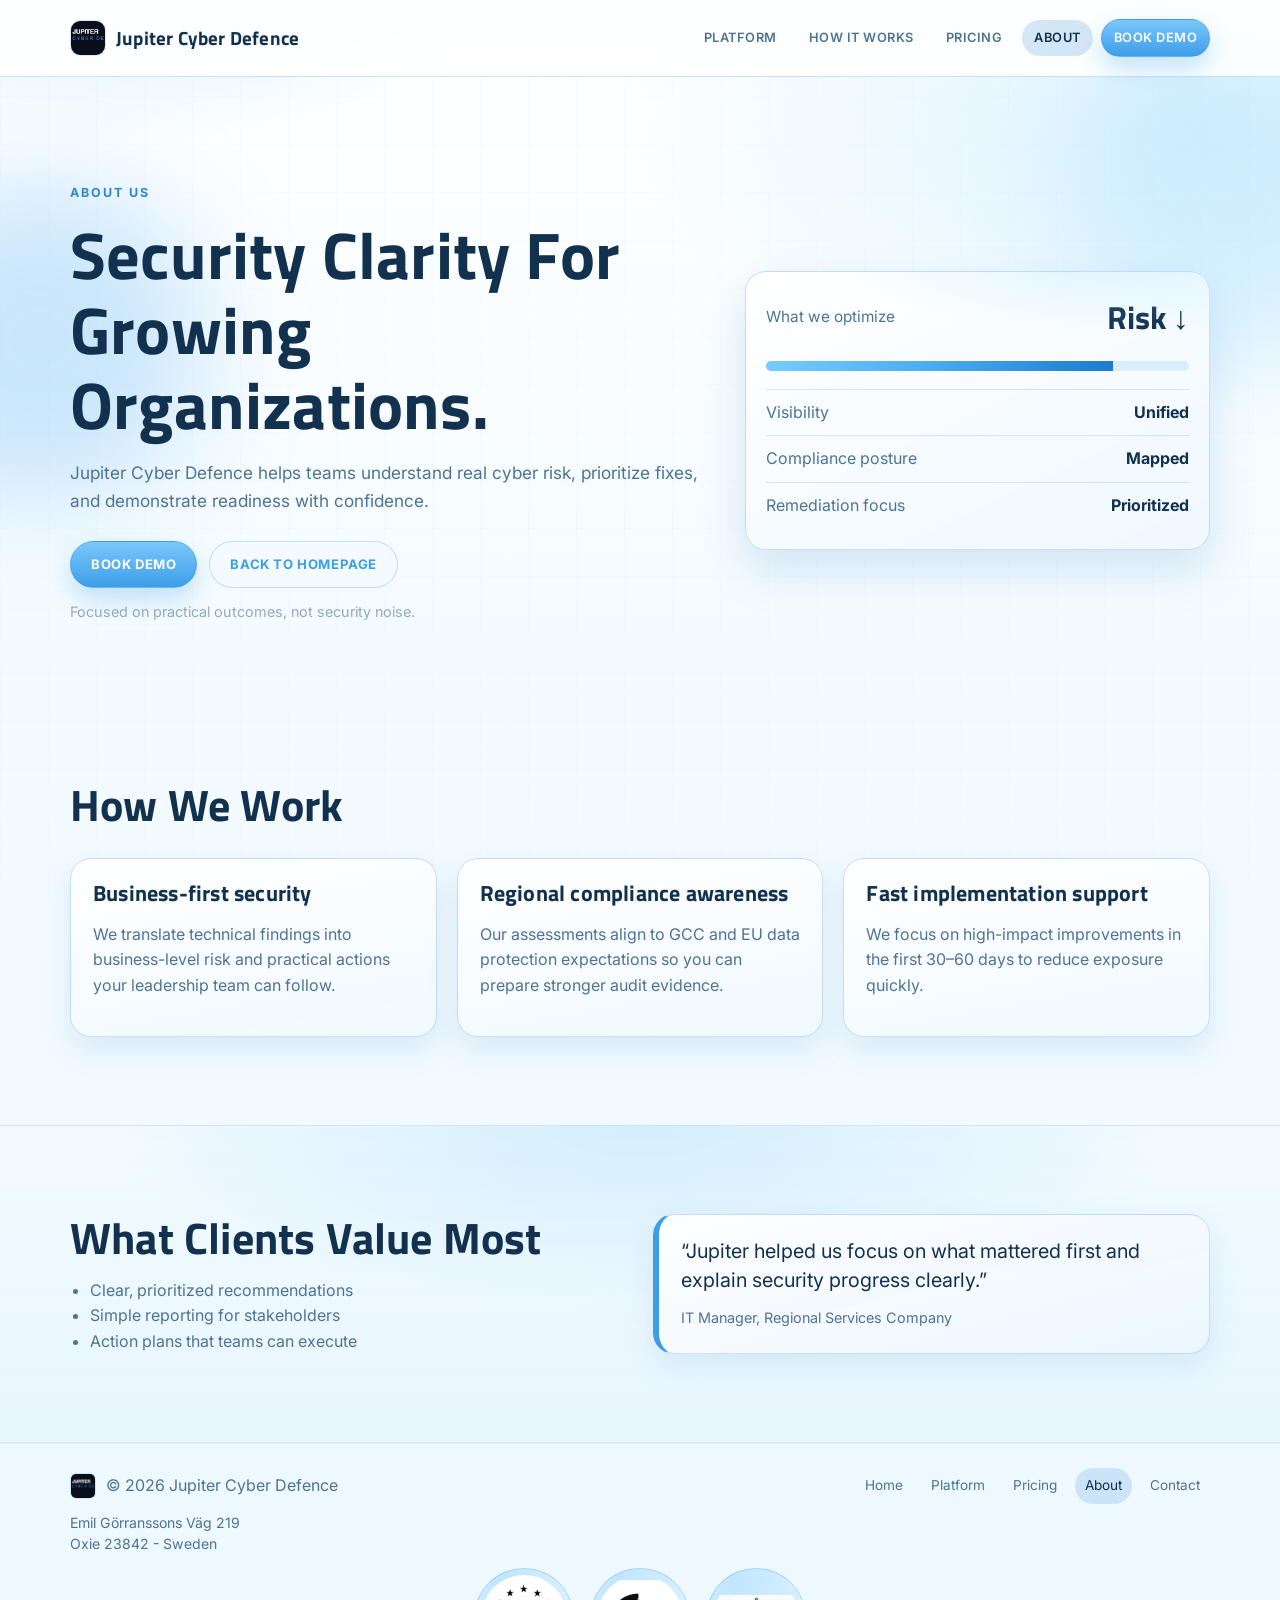
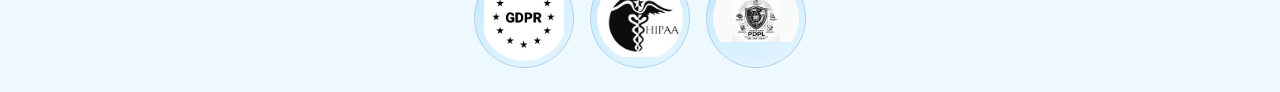
==== commit b9677752: "changed color stylling" ====
--- a/about.html
+++ b/about.html
@@ -36,7 +36,7 @@
       "inLanguage": "en"
     }
   </script>
-  <meta name="theme-color" content="#16161a" />
+  <meta name="theme-color" content="#ffffff" />
   <link rel="preload" href="style.css" as="style" />
   <link rel="stylesheet" href="style.css" />
 </head>
--- a/style.css
+++ b/style.css
@@ -1,20 +1,20 @@
 :root {
-  --bg: #16161a;
-  --bg-deep: #101a25;
-  --bg-navy: #08283f;
-  --card: rgba(16, 27, 38, 0.9);
-  --card-soft: rgba(14, 24, 34, 0.82);
-  --ink: #f4f8fc;
-  --muted: #afc0d0;
-  --line: rgba(109, 152, 189, 0.34);
-  --accent: #1b7bcf;
-  --accent-strong: #2492ef;
-  --accent-soft: rgba(27, 123, 207, 0.22);
-  --success: #8fd0ff;
+  --bg: #ffffff;
+  --bg-deep: #f4fbff;
+  --bg-navy: #e8f5ff;
+  --card: rgba(255, 255, 255, 0.95);
+  --card-soft: rgba(238, 248, 255, 0.9);
+  --ink: #12314f;
+  --muted: #4e7393;
+  --line: rgba(61, 146, 209, 0.28);
+  --accent: #3d9ee8;
+  --accent-strong: #7bc7fb;
+  --accent-soft: rgba(61, 158, 232, 0.16);
+  --success: #2e87d2;
   --radius: 21px;
   --radius-pill: 49px;
-  --shadow-soft: 0 16px 40px rgba(0, 0, 0, 0.28);
-  --shadow-deep: 0 28px 60px rgba(1, 8, 16, 0.45);
+  --shadow-soft: 0 12px 30px rgba(80, 148, 201, 0.16);
+  --shadow-deep: 0 20px 44px rgba(80, 148, 201, 0.22);
   --max: 1140px;
   --font-body: "Inter", "Segoe UI", Arial, sans-serif;
   --font-heading: "Titillium Web", "Segoe UI", Arial, sans-serif;
@@ -36,9 +36,9 @@
   color: var(--ink);
   line-height: 1.6;
   background:
-    radial-gradient(650px 360px at 9% -6%, rgba(27, 123, 207, 0.26), transparent 72%),
-    radial-gradient(760px 420px at 92% 7%, rgba(36, 146, 239, 0.14), transparent 72%),
-    linear-gradient(180deg, var(--bg) 0%, var(--bg-deep) 38%, #101821 100%);
+    radial-gradient(640px 340px at 9% -6%, rgba(115, 196, 249, 0.38), transparent 72%),
+    radial-gradient(760px 420px at 92% 7%, rgba(151, 218, 255, 0.3), transparent 72%),
+    linear-gradient(180deg, var(--bg) 0%, var(--bg-deep) 38%, #eef8ff 100%);
 }
 
 body::before {
@@ -48,10 +48,10 @@
   z-index: -2;
   pointer-events: none;
   background-image:
-    linear-gradient(rgba(158, 196, 229, 0.05) 1px, transparent 1px),
-    linear-gradient(90deg, rgba(158, 196, 229, 0.05) 1px, transparent 1px);
+    linear-gradient(rgba(130, 182, 225, 0.12) 1px, transparent 1px),
+    linear-gradient(90deg, rgba(130, 182, 225, 0.12) 1px, transparent 1px);
   background-size: 48px 48px;
-  opacity: 0.35;
+  opacity: 0.25;
 }
 
 body::after {
@@ -60,7 +60,7 @@
   inset: 0;
   z-index: -1;
   pointer-events: none;
-  background: radial-gradient(900px 300px at 50% -15%, rgba(36, 146, 239, 0.12), transparent 76%);
+  background: radial-gradient(900px 300px at 50% -15%, rgba(122, 197, 249, 0.26), transparent 76%);
 }
 
 a {
@@ -101,13 +101,13 @@
 .orb-1 {
   left: -120px;
   top: 180px;
-  background: rgba(27, 123, 207, 0.26);
+  background: rgba(90, 180, 240, 0.3);
 }
 
 .orb-2 {
   right: -110px;
   top: 40px;
-  background: rgba(36, 146, 239, 0.18);
+  background: rgba(163, 221, 255, 0.33);
 }
 
 .container {
@@ -120,7 +120,7 @@
   top: 0;
   z-index: 40;
   backdrop-filter: blur(12px);
-  background: rgba(16, 24, 34, 0.82);
+  background: rgba(255, 255, 255, 0.88);
   border-bottom: 1px solid var(--line);
 }
 
@@ -261,7 +261,7 @@
   align-items: center;
   justify-content: center;
   border-radius: var(--radius-pill);
-  border: 1px solid rgba(158, 211, 255, 0.28);
+  border: 1px solid rgba(61, 158, 232, 0.42);
   background: linear-gradient(180deg, var(--accent-strong) 0%, var(--accent) 100%);
   color: #ffffff;
   padding: 12px 20px;
@@ -269,23 +269,24 @@
   font-weight: 700;
   letter-spacing: 0.6px;
   text-transform: uppercase;
-  box-shadow: 0 14px 28px rgba(19, 101, 172, 0.34);
+  box-shadow: 0 12px 24px rgba(61, 158, 232, 0.28);
   transition: transform 0.25s ease, box-shadow 0.25s ease, background-color 0.25s ease;
 }
 
 .btn:hover {
   transform: translateY(-2px);
-  box-shadow: 0 18px 34px rgba(20, 108, 182, 0.42);
+  box-shadow: 0 15px 30px rgba(61, 158, 232, 0.34);
 }
 
 .btn-ghost {
-  background: rgba(13, 23, 33, 0.7);
+  background: rgba(243, 251, 255, 0.95);
   border-color: var(--line);
+  color: var(--accent);
   box-shadow: none;
 }
 
 .btn-ghost:hover {
-  background: rgba(27, 123, 207, 0.2);
+  background: rgba(194, 232, 255, 0.44);
 }
 
 .btn-sm {
@@ -299,7 +300,7 @@
   overflow: hidden;
   border-radius: var(--radius);
   border: 1px solid var(--line);
-  background: linear-gradient(155deg, rgba(15, 32, 47, 0.96), rgba(8, 26, 40, 0.98));
+  background: linear-gradient(155deg, rgba(255, 255, 255, 0.96), rgba(239, 248, 255, 0.98));
   box-shadow: var(--shadow-deep);
   padding: 20px;
 }
@@ -309,7 +310,7 @@
   position: absolute;
   inset: 0;
   border-radius: inherit;
-  background: radial-gradient(400px 120px at 80% -8%, rgba(36, 146, 239, 0.17), transparent 70%);
+  background: radial-gradient(400px 120px at 80% -8%, rgba(153, 221, 255, 0.3), transparent 70%);
   pointer-events: none;
 }
 
@@ -318,7 +319,7 @@
   height: 320px;
   border-radius: 14px;
   object-fit: cover;
-  border: 1px solid rgba(188, 217, 242, 0.2);
+  border: 1px solid rgba(132, 191, 233, 0.28);
 }
 
 .panel-head {
@@ -339,7 +340,7 @@
   margin: 18px 0;
   height: 10px;
   border-radius: 999px;
-  background: rgba(231, 244, 255, 0.13);
+  background: rgba(167, 215, 245, 0.35);
   overflow: hidden;
 }
 
@@ -360,7 +361,7 @@
   justify-content: space-between;
   gap: 14px;
   padding: 10px 0;
-  border-top: 1px solid rgba(167, 205, 236, 0.16);
+  border-top: 1px solid rgba(120, 183, 229, 0.3);
   color: var(--muted);
 }
 
@@ -373,7 +374,7 @@
   border: 1px solid var(--line);
   border-left: 6px solid var(--accent);
   border-radius: var(--radius);
-  background: linear-gradient(160deg, rgba(13, 24, 34, 0.82), rgba(9, 20, 31, 0.86));
+  background: linear-gradient(160deg, rgba(255, 255, 255, 0.95), rgba(237, 248, 255, 0.94));
   box-shadow: var(--shadow-soft);
   padding: 20px;
 }
@@ -395,8 +396,8 @@
   align-items: center;
   border: 1px solid var(--line);
   border-radius: 999px;
-  background: rgba(27, 123, 207, 0.14);
-  color: #d7e8f7;
+  background: rgba(189, 230, 255, 0.4);
+  color: #2a6a9e;
   padding: 7px 12px;
   font-size: 0.82rem;
 }
@@ -408,9 +409,9 @@
 .alt {
   position: relative;
   isolation: isolate;
-  border-top: 1px solid rgba(161, 203, 236, 0.12);
-  border-bottom: 1px solid rgba(161, 203, 236, 0.12);
-  background: linear-gradient(180deg, rgba(8, 22, 34, 0.86), rgba(22, 22, 26, 0.95));
+  border-top: 1px solid rgba(132, 191, 233, 0.28);
+  border-bottom: 1px solid rgba(132, 191, 233, 0.28);
+  background: linear-gradient(180deg, rgba(241, 250, 255, 0.95), rgba(232, 246, 255, 0.9));
 }
 
 .alt::before {
@@ -419,7 +420,7 @@
   inset: 0;
   z-index: -1;
   pointer-events: none;
-  background: radial-gradient(700px 240px at 50% 0%, rgba(27, 123, 207, 0.16), transparent 76%);
+  background: radial-gradient(700px 240px at 50% 0%, rgba(143, 210, 250, 0.3), transparent 76%);
 }
 
 .cards {
@@ -432,7 +433,7 @@
 .card {
   border: 1px solid var(--line);
   border-radius: var(--radius);
-  background: linear-gradient(170deg, rgba(13, 25, 36, 0.9), rgba(9, 19, 28, 0.9));
+  background: linear-gradient(170deg, rgba(255, 255, 255, 0.96), rgba(240, 249, 255, 0.95));
   box-shadow: var(--shadow-soft);
   padding: 22px;
   transition: transform 0.25s ease, border-color 0.25s ease;
@@ -506,7 +507,7 @@
   border: 1px solid var(--line);
   border-left: 6px solid var(--accent);
   border-radius: var(--radius);
-  background: linear-gradient(165deg, rgba(13, 26, 38, 0.9), rgba(10, 20, 31, 0.92));
+  background: linear-gradient(165deg, rgba(255, 255, 255, 0.97), rgba(235, 246, 255, 0.94));
   box-shadow: var(--shadow-soft);
   padding: 22px;
 }
@@ -533,7 +534,7 @@
   gap: 12px;
   border: 1px solid var(--line);
   border-radius: var(--radius-pill);
-  background: rgba(11, 22, 34, 0.86);
+  background: rgba(255, 255, 255, 0.95);
   padding: 10px 14px;
 }
 
@@ -545,7 +546,7 @@
 .pricing-controls select {
   border: 1px solid rgba(169, 210, 241, 0.34);
   border-radius: 999px;
-  background: rgba(8, 18, 28, 0.86);
+  background: rgba(255, 255, 255, 0.95);
   color: var(--ink);
   padding: 8px 12px;
   font: inherit;
@@ -561,14 +562,14 @@
   position: relative;
   border: 1px solid var(--line);
   border-radius: var(--radius);
-  background: linear-gradient(170deg, rgba(13, 24, 34, 0.9), rgba(9, 18, 28, 0.94));
+  background: linear-gradient(170deg, rgba(255, 255, 255, 0.97), rgba(238, 248, 255, 0.95));
   box-shadow: var(--shadow-soft);
   padding: 26px;
 }
 
 .price-card:nth-child(2) {
   border-color: rgba(111, 188, 244, 0.68);
-  box-shadow: 0 22px 44px rgba(12, 77, 132, 0.38);
+  box-shadow: 0 16px 32px rgba(61, 158, 232, 0.25);
 }
 
 .price-card h3 {
@@ -645,7 +646,7 @@
 .form {
   border: 1px solid var(--line);
   border-radius: var(--radius);
-  background: linear-gradient(168deg, rgba(12, 24, 35, 0.92), rgba(9, 19, 29, 0.92));
+  background: linear-gradient(168deg, rgba(255, 255, 255, 0.97), rgba(238, 248, 255, 0.95));
   box-shadow: var(--shadow-soft);
   padding: 22px;
 }
@@ -666,7 +667,7 @@
   width: 100%;
   border: 1px solid rgba(163, 205, 239, 0.3);
   border-radius: 12px;
-  background: rgba(8, 17, 26, 0.92);
+  background: rgba(255, 255, 255, 0.98);
   color: var(--ink);
   padding: 12px;
   font: inherit;
@@ -696,7 +697,7 @@
 
 .site-footer {
   border-top: 1px solid rgba(163, 205, 239, 0.14);
-  background: rgba(10, 17, 25, 0.75);
+  background: rgba(238, 248, 255, 0.92);
   padding: 24px 0;
 }
 
@@ -777,7 +778,7 @@
   object-fit: contain;
   border: 1px solid var(--line);
   border-radius: 999px;
-  background: radial-gradient(circle at 30% 10%, rgba(27, 123, 207, 0.23), rgba(11, 20, 30, 0.95));
+  background: radial-gradient(circle at 30% 10%, rgba(172, 223, 255, 0.72), rgba(232, 246, 255, 0.95));
 }
 
 @keyframes rise-in {
@@ -880,7 +881,7 @@
     min-width: 220px;
     border: 1px solid var(--line);
     border-radius: 14px;
-    background: rgba(10, 20, 30, 0.98);
+    background: rgba(255, 255, 255, 0.98);
     box-shadow: var(--shadow-soft);
     overflow: hidden;
   }
--- a/style.css
+++ b/style.css
@@ -1,20 +1,20 @@
 :root {
-  --bg: #16161a;
-  --bg-deep: #101a25;
-  --bg-navy: #08283f;
-  --card: rgba(16, 27, 38, 0.9);
-  --card-soft: rgba(14, 24, 34, 0.82);
-  --ink: #f4f8fc;
-  --muted: #afc0d0;
-  --line: rgba(109, 152, 189, 0.34);
-  --accent: #1b7bcf;
-  --accent-strong: #2492ef;
-  --accent-soft: rgba(27, 123, 207, 0.22);
-  --success: #8fd0ff;
+  --bg: #ffffff;
+  --bg-deep: #f4fbff;
+  --bg-navy: #e8f5ff;
+  --card: rgba(255, 255, 255, 0.95);
+  --card-soft: rgba(238, 248, 255, 0.9);
+  --ink: #12314f;
+  --muted: #4e7393;
+  --line: rgba(61, 146, 209, 0.28);
+  --accent: #3d9ee8;
+  --accent-strong: #7bc7fb;
+  --accent-soft: rgba(61, 158, 232, 0.16);
+  --success: #2e87d2;
   --radius: 21px;
   --radius-pill: 49px;
-  --shadow-soft: 0 16px 40px rgba(0, 0, 0, 0.28);
-  --shadow-deep: 0 28px 60px rgba(1, 8, 16, 0.45);
+  --shadow-soft: 0 12px 30px rgba(80, 148, 201, 0.16);
+  --shadow-deep: 0 20px 44px rgba(80, 148, 201, 0.22);
   --max: 1140px;
   --font-body: "Inter", "Segoe UI", Arial, sans-serif;
   --font-heading: "Titillium Web", "Segoe UI", Arial, sans-serif;
@@ -36,9 +36,9 @@
   color: var(--ink);
   line-height: 1.6;
   background:
-    radial-gradient(650px 360px at 9% -6%, rgba(27, 123, 207, 0.26), transparent 72%),
-    radial-gradient(760px 420px at 92% 7%, rgba(36, 146, 239, 0.14), transparent 72%),
-    linear-gradient(180deg, var(--bg) 0%, var(--bg-deep) 38%, #101821 100%);
+    radial-gradient(640px 340px at 9% -6%, rgba(115, 196, 249, 0.38), transparent 72%),
+    radial-gradient(760px 420px at 92% 7%, rgba(151, 218, 255, 0.3), transparent 72%),
+    linear-gradient(180deg, var(--bg) 0%, var(--bg-deep) 38%, #eef8ff 100%);
 }
 
 body::before {
@@ -48,10 +48,10 @@
   z-index: -2;
   pointer-events: none;
   background-image:
-    linear-gradient(rgba(158, 196, 229, 0.05) 1px, transparent 1px),
-    linear-gradient(90deg, rgba(158, 196, 229, 0.05) 1px, transparent 1px);
+    linear-gradient(rgba(130, 182, 225, 0.12) 1px, transparent 1px),
+    linear-gradient(90deg, rgba(130, 182, 225, 0.12) 1px, transparent 1px);
   background-size: 48px 48px;
-  opacity: 0.35;
+  opacity: 0.25;
 }
 
 body::after {
@@ -60,7 +60,7 @@
   inset: 0;
   z-index: -1;
   pointer-events: none;
-  background: radial-gradient(900px 300px at 50% -15%, rgba(36, 146, 239, 0.12), transparent 76%);
+  background: radial-gradient(900px 300px at 50% -15%, rgba(122, 197, 249, 0.26), transparent 76%);
 }
 
 a {
@@ -101,13 +101,13 @@
 .orb-1 {
   left: -120px;
   top: 180px;
-  background: rgba(27, 123, 207, 0.26);
+  background: rgba(90, 180, 240, 0.3);
 }
 
 .orb-2 {
   right: -110px;
   top: 40px;
-  background: rgba(36, 146, 239, 0.18);
+  background: rgba(163, 221, 255, 0.33);
 }
 
 .container {
@@ -120,7 +120,7 @@
   top: 0;
   z-index: 40;
   backdrop-filter: blur(12px);
-  background: rgba(16, 24, 34, 0.82);
+  background: rgba(255, 255, 255, 0.88);
   border-bottom: 1px solid var(--line);
 }
 
@@ -261,7 +261,7 @@
   align-items: center;
   justify-content: center;
   border-radius: var(--radius-pill);
-  border: 1px solid rgba(158, 211, 255, 0.28);
+  border: 1px solid rgba(61, 158, 232, 0.42);
   background: linear-gradient(180deg, var(--accent-strong) 0%, var(--accent) 100%);
   color: #ffffff;
   padding: 12px 20px;
@@ -269,23 +269,24 @@
   font-weight: 700;
   letter-spacing: 0.6px;
   text-transform: uppercase;
-  box-shadow: 0 14px 28px rgba(19, 101, 172, 0.34);
+  box-shadow: 0 12px 24px rgba(61, 158, 232, 0.28);
   transition: transform 0.25s ease, box-shadow 0.25s ease, background-color 0.25s ease;
 }
 
 .btn:hover {
   transform: translateY(-2px);
-  box-shadow: 0 18px 34px rgba(20, 108, 182, 0.42);
+  box-shadow: 0 15px 30px rgba(61, 158, 232, 0.34);
 }
 
 .btn-ghost {
-  background: rgba(13, 23, 33, 0.7);
+  background: rgba(243, 251, 255, 0.95);
   border-color: var(--line);
+  color: var(--accent);
   box-shadow: none;
 }
 
 .btn-ghost:hover {
-  background: rgba(27, 123, 207, 0.2);
+  background: rgba(194, 232, 255, 0.44);
 }
 
 .btn-sm {
@@ -299,7 +300,7 @@
   overflow: hidden;
   border-radius: var(--radius);
   border: 1px solid var(--line);
-  background: linear-gradient(155deg, rgba(15, 32, 47, 0.96), rgba(8, 26, 40, 0.98));
+  background: linear-gradient(155deg, rgba(255, 255, 255, 0.96), rgba(239, 248, 255, 0.98));
   box-shadow: var(--shadow-deep);
   padding: 20px;
 }
@@ -309,7 +310,7 @@
   position: absolute;
   inset: 0;
   border-radius: inherit;
-  background: radial-gradient(400px 120px at 80% -8%, rgba(36, 146, 239, 0.17), transparent 70%);
+  background: radial-gradient(400px 120px at 80% -8%, rgba(153, 221, 255, 0.3), transparent 70%);
   pointer-events: none;
 }
 
@@ -318,7 +319,7 @@
   height: 320px;
   border-radius: 14px;
   object-fit: cover;
-  border: 1px solid rgba(188, 217, 242, 0.2);
+  border: 1px solid rgba(132, 191, 233, 0.28);
 }
 
 .panel-head {
@@ -339,7 +340,7 @@
   margin: 18px 0;
   height: 10px;
   border-radius: 999px;
-  background: rgba(231, 244, 255, 0.13);
+  background: rgba(167, 215, 245, 0.35);
   overflow: hidden;
 }
 
@@ -360,7 +361,7 @@
   justify-content: space-between;
   gap: 14px;
   padding: 10px 0;
-  border-top: 1px solid rgba(167, 205, 236, 0.16);
+  border-top: 1px solid rgba(120, 183, 229, 0.3);
   color: var(--muted);
 }
 
@@ -373,7 +374,7 @@
   border: 1px solid var(--line);
   border-left: 6px solid var(--accent);
   border-radius: var(--radius);
-  background: linear-gradient(160deg, rgba(13, 24, 34, 0.82), rgba(9, 20, 31, 0.86));
+  background: linear-gradient(160deg, rgba(255, 255, 255, 0.95), rgba(237, 248, 255, 0.94));
   box-shadow: var(--shadow-soft);
   padding: 20px;
 }
@@ -395,8 +396,8 @@
   align-items: center;
   border: 1px solid var(--line);
   border-radius: 999px;
-  background: rgba(27, 123, 207, 0.14);
-  color: #d7e8f7;
+  background: rgba(189, 230, 255, 0.4);
+  color: #2a6a9e;
   padding: 7px 12px;
   font-size: 0.82rem;
 }
@@ -408,9 +409,9 @@
 .alt {
   position: relative;
   isolation: isolate;
-  border-top: 1px solid rgba(161, 203, 236, 0.12);
-  border-bottom: 1px solid rgba(161, 203, 236, 0.12);
-  background: linear-gradient(180deg, rgba(8, 22, 34, 0.86), rgba(22, 22, 26, 0.95));
+  border-top: 1px solid rgba(132, 191, 233, 0.28);
+  border-bottom: 1px solid rgba(132, 191, 233, 0.28);
+  background: linear-gradient(180deg, rgba(241, 250, 255, 0.95), rgba(232, 246, 255, 0.9));
 }
 
 .alt::before {
@@ -419,7 +420,7 @@
   inset: 0;
   z-index: -1;
   pointer-events: none;
-  background: radial-gradient(700px 240px at 50% 0%, rgba(27, 123, 207, 0.16), transparent 76%);
+  background: radial-gradient(700px 240px at 50% 0%, rgba(143, 210, 250, 0.3), transparent 76%);
 }
 
 .cards {
@@ -432,7 +433,7 @@
 .card {
   border: 1px solid var(--line);
   border-radius: var(--radius);
-  background: linear-gradient(170deg, rgba(13, 25, 36, 0.9), rgba(9, 19, 28, 0.9));
+  background: linear-gradient(170deg, rgba(255, 255, 255, 0.96), rgba(240, 249, 255, 0.95));
   box-shadow: var(--shadow-soft);
   padding: 22px;
   transition: transform 0.25s ease, border-color 0.25s ease;
@@ -506,7 +507,7 @@
   border: 1px solid var(--line);
   border-left: 6px solid var(--accent);
   border-radius: var(--radius);
-  background: linear-gradient(165deg, rgba(13, 26, 38, 0.9), rgba(10, 20, 31, 0.92));
+  background: linear-gradient(165deg, rgba(255, 255, 255, 0.97), rgba(235, 246, 255, 0.94));
   box-shadow: var(--shadow-soft);
   padding: 22px;
 }
@@ -533,7 +534,7 @@
   gap: 12px;
   border: 1px solid var(--line);
   border-radius: var(--radius-pill);
-  background: rgba(11, 22, 34, 0.86);
+  background: rgba(255, 255, 255, 0.95);
   padding: 10px 14px;
 }
 
@@ -545,7 +546,7 @@
 .pricing-controls select {
   border: 1px solid rgba(169, 210, 241, 0.34);
   border-radius: 999px;
-  background: rgba(8, 18, 28, 0.86);
+  background: rgba(255, 255, 255, 0.95);
   color: var(--ink);
   padding: 8px 12px;
   font: inherit;
@@ -561,14 +562,14 @@
   position: relative;
   border: 1px solid var(--line);
   border-radius: var(--radius);
-  background: linear-gradient(170deg, rgba(13, 24, 34, 0.9), rgba(9, 18, 28, 0.94));
+  background: linear-gradient(170deg, rgba(255, 255, 255, 0.97), rgba(238, 248, 255, 0.95));
   box-shadow: var(--shadow-soft);
   padding: 26px;
 }
 
 .price-card:nth-child(2) {
   border-color: rgba(111, 188, 244, 0.68);
-  box-shadow: 0 22px 44px rgba(12, 77, 132, 0.38);
+  box-shadow: 0 16px 32px rgba(61, 158, 232, 0.25);
 }
 
 .price-card h3 {
@@ -645,7 +646,7 @@
 .form {
   border: 1px solid var(--line);
   border-radius: var(--radius);
-  background: linear-gradient(168deg, rgba(12, 24, 35, 0.92), rgba(9, 19, 29, 0.92));
+  background: linear-gradient(168deg, rgba(255, 255, 255, 0.97), rgba(238, 248, 255, 0.95));
   box-shadow: var(--shadow-soft);
   padding: 22px;
 }
@@ -666,7 +667,7 @@
   width: 100%;
   border: 1px solid rgba(163, 205, 239, 0.3);
   border-radius: 12px;
-  background: rgba(8, 17, 26, 0.92);
+  background: rgba(255, 255, 255, 0.98);
   color: var(--ink);
   padding: 12px;
   font: inherit;
@@ -696,7 +697,7 @@
 
 .site-footer {
   border-top: 1px solid rgba(163, 205, 239, 0.14);
-  background: rgba(10, 17, 25, 0.75);
+  background: rgba(238, 248, 255, 0.92);
   padding: 24px 0;
 }
 
@@ -777,7 +778,7 @@
   object-fit: contain;
   border: 1px solid var(--line);
   border-radius: 999px;
-  background: radial-gradient(circle at 30% 10%, rgba(27, 123, 207, 0.23), rgba(11, 20, 30, 0.95));
+  background: radial-gradient(circle at 30% 10%, rgba(172, 223, 255, 0.72), rgba(232, 246, 255, 0.95));
 }
 
 @keyframes rise-in {
@@ -880,7 +881,7 @@
     min-width: 220px;
     border: 1px solid var(--line);
     border-radius: 14px;
-    background: rgba(10, 20, 30, 0.98);
+    background: rgba(255, 255, 255, 0.98);
     box-shadow: var(--shadow-soft);
     overflow: hidden;
   }
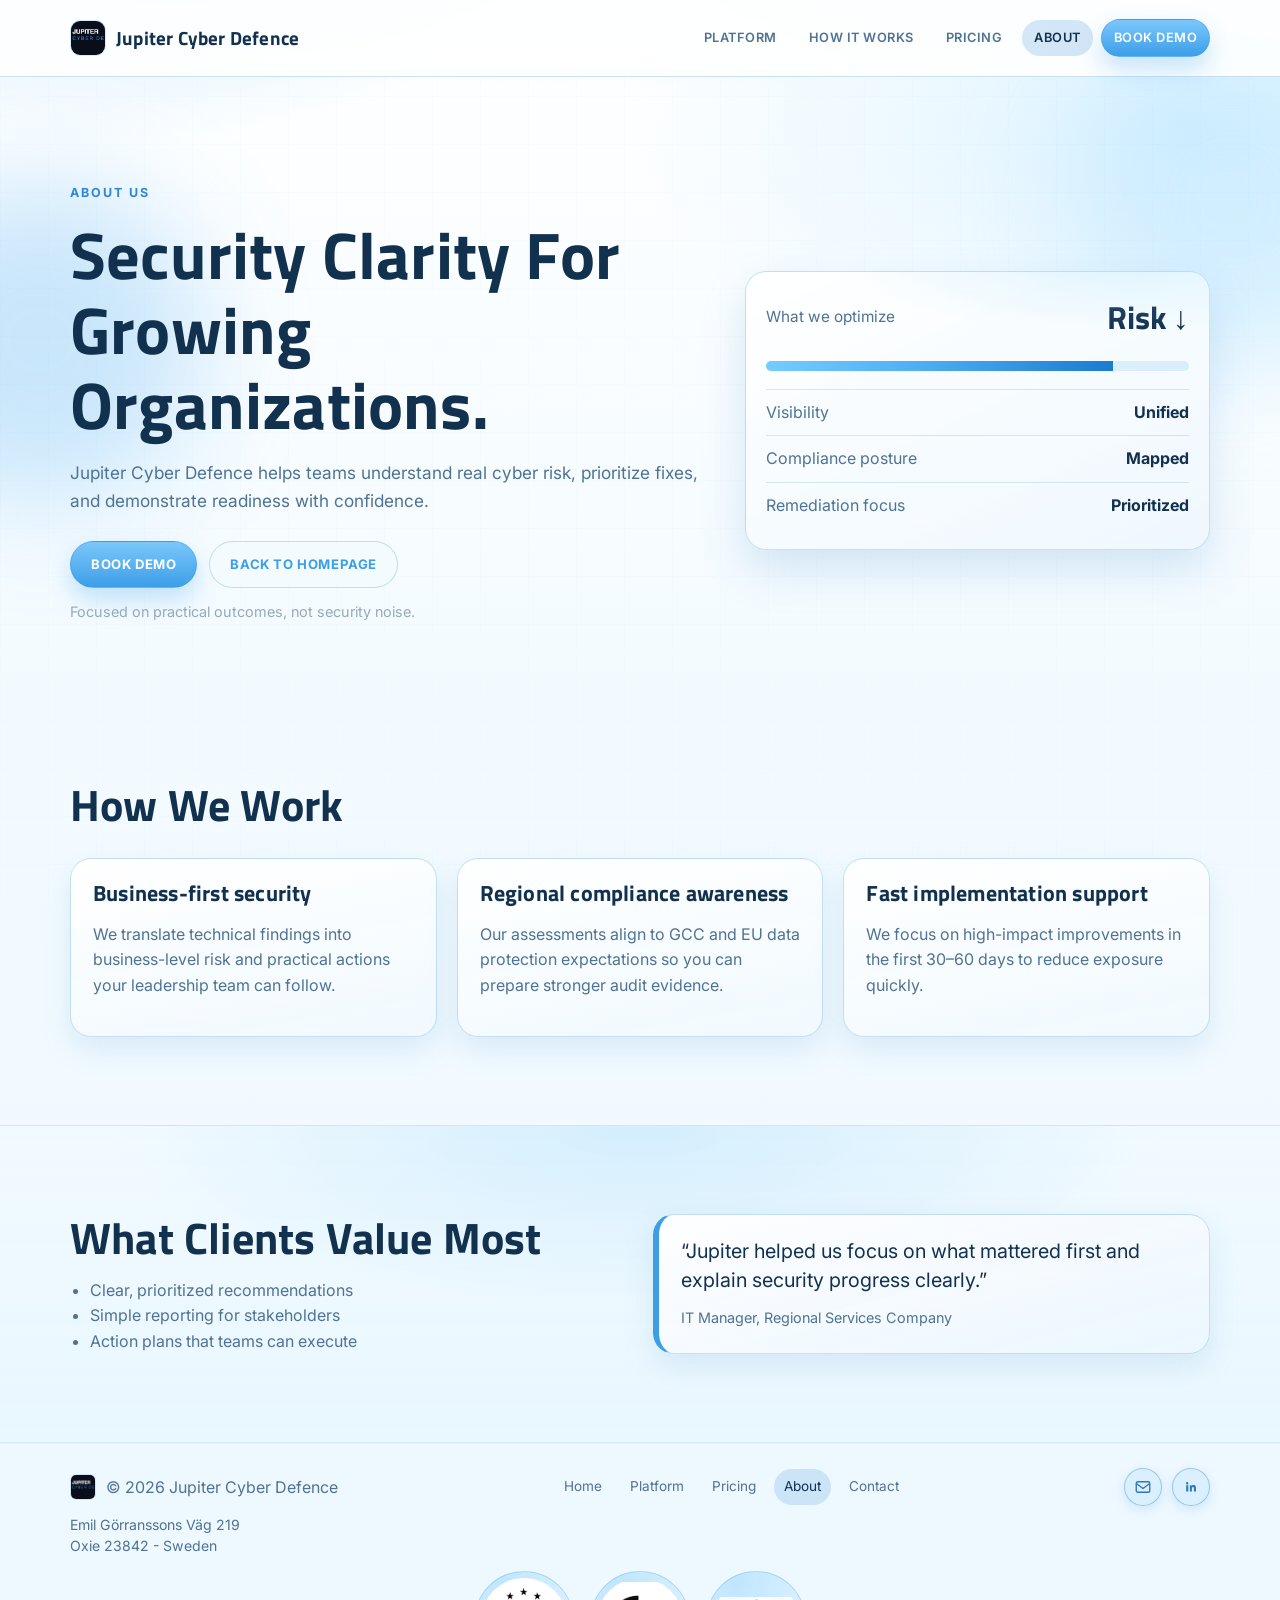
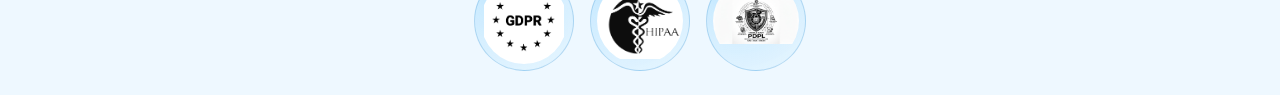
==== commit ff795e08: "fixed minor errors" ====
--- a/about.html
+++ b/about.html
@@ -151,6 +151,19 @@
         <li><a href="about.html" aria-current="page">About</a></li>
         <li><a href="/#contact">Contact</a></li>
       </ul>
+      <div class="footer-social" aria-label="Contact links">
+        <a class="footer-social-icon" href="mailto:info@jupitercyberdefence.com" aria-label="Email Jupiter Cyber Defence">
+          <svg viewBox="0 0 24 24" aria-hidden="true" fill="none" stroke="currentColor" stroke-width="1.8" stroke-linecap="round" stroke-linejoin="round">
+            <rect x="3" y="5" width="18" height="14" rx="2"></rect>
+            <path d="m4 8 8 6 8-6"></path>
+          </svg>
+        </a>
+        <a class="footer-social-icon" href="https://www.linkedin.com/company/jupiter-cyber-defence/?viewAsMember=true" target="_blank" rel="noopener noreferrer" aria-label="Jupiter Cyber Defence on LinkedIn">
+          <svg viewBox="0 0 24 24" aria-hidden="true">
+            <path fill="currentColor" d="M6.94 8.5a1.56 1.56 0 1 1 0-3.12 1.56 1.56 0 0 1 0 3.12ZM5.56 9.8h2.76V18H5.56V9.8Zm4.5 0h2.64v1.12h.04c.37-.7 1.27-1.44 2.61-1.44 2.8 0 3.31 1.84 3.31 4.22V18H15.9v-3.8c0-.9-.02-2.07-1.26-2.07-1.26 0-1.46.98-1.46 2V18h-2.76V9.8Z"></path>
+          </svg>
+        </a>
+      </div>
     </div>
     <div class="container footer-address">
       <p>Emil Görranssons Väg 219<br />Oxie 23842 - Sweden</p>
--- a/style.css
+++ b/style.css
@@ -574,6 +574,7 @@
 
 .price-card h3 {
   margin-bottom: 10px;
+  color: var(--ink);
 }
 
 .premium-title {
@@ -583,20 +584,20 @@
 .plan-tag {
   display: inline-flex;
   align-items: center;
-  border: 1px solid var(--line);
+  border: 1px solid rgba(61, 146, 209, 0.52);
   border-radius: 999px;
-  background: rgba(27, 123, 207, 0.18);
-  color: #deecf9;
+  background: #d9efff;
+  color: #0f4f86;
   padding: 3px 8px;
   margin-left: 7px;
   font-size: 0.68rem;
-  font-weight: 600;
+  font-weight: 700;
   vertical-align: middle;
 }
 
 .plan {
   margin: 0;
-  color: #9ec8eb;
+  color: #2f78b3;
   font-size: 0.74rem;
   letter-spacing: 1px;
   text-transform: uppercase;
@@ -749,6 +750,34 @@
 .footer-wrap a[aria-current="page"] {
   color: var(--ink);
   background: rgba(27, 123, 207, 0.16);
+}
+
+.footer-social {
+  display: inline-flex;
+  align-items: center;
+  gap: 10px;
+}
+
+.footer-wrap .footer-social-icon {
+  width: 38px;
+  height: 38px;
+  justify-content: center;
+  padding: 0;
+  color: #2f78b3;
+  border: 1px solid rgba(61, 146, 209, 0.45);
+  background: rgba(207, 236, 255, 0.65);
+  box-shadow: 0 4px 12px rgba(90, 170, 230, 0.22);
+}
+
+.footer-wrap .footer-social-icon svg {
+  width: 18px;
+  height: 18px;
+}
+
+.footer-wrap .footer-social-icon:hover {
+  color: #0f4f86;
+  background: rgba(167, 219, 253, 0.78);
+  transform: translateY(-1px);
 }
 
 .footer-address {
--- a/style.css
+++ b/style.css
@@ -574,6 +574,7 @@
 
 .price-card h3 {
   margin-bottom: 10px;
+  color: var(--ink);
 }
 
 .premium-title {
@@ -583,20 +584,20 @@
 .plan-tag {
   display: inline-flex;
   align-items: center;
-  border: 1px solid var(--line);
+  border: 1px solid rgba(61, 146, 209, 0.52);
   border-radius: 999px;
-  background: rgba(27, 123, 207, 0.18);
-  color: #deecf9;
+  background: #d9efff;
+  color: #0f4f86;
   padding: 3px 8px;
   margin-left: 7px;
   font-size: 0.68rem;
-  font-weight: 600;
+  font-weight: 700;
   vertical-align: middle;
 }
 
 .plan {
   margin: 0;
-  color: #9ec8eb;
+  color: #2f78b3;
   font-size: 0.74rem;
   letter-spacing: 1px;
   text-transform: uppercase;
@@ -749,6 +750,34 @@
 .footer-wrap a[aria-current="page"] {
   color: var(--ink);
   background: rgba(27, 123, 207, 0.16);
+}
+
+.footer-social {
+  display: inline-flex;
+  align-items: center;
+  gap: 10px;
+}
+
+.footer-wrap .footer-social-icon {
+  width: 38px;
+  height: 38px;
+  justify-content: center;
+  padding: 0;
+  color: #2f78b3;
+  border: 1px solid rgba(61, 146, 209, 0.45);
+  background: rgba(207, 236, 255, 0.65);
+  box-shadow: 0 4px 12px rgba(90, 170, 230, 0.22);
+}
+
+.footer-wrap .footer-social-icon svg {
+  width: 18px;
+  height: 18px;
+}
+
+.footer-wrap .footer-social-icon:hover {
+  color: #0f4f86;
+  background: rgba(167, 219, 253, 0.78);
+  transform: translateY(-1px);
 }
 
 .footer-address {
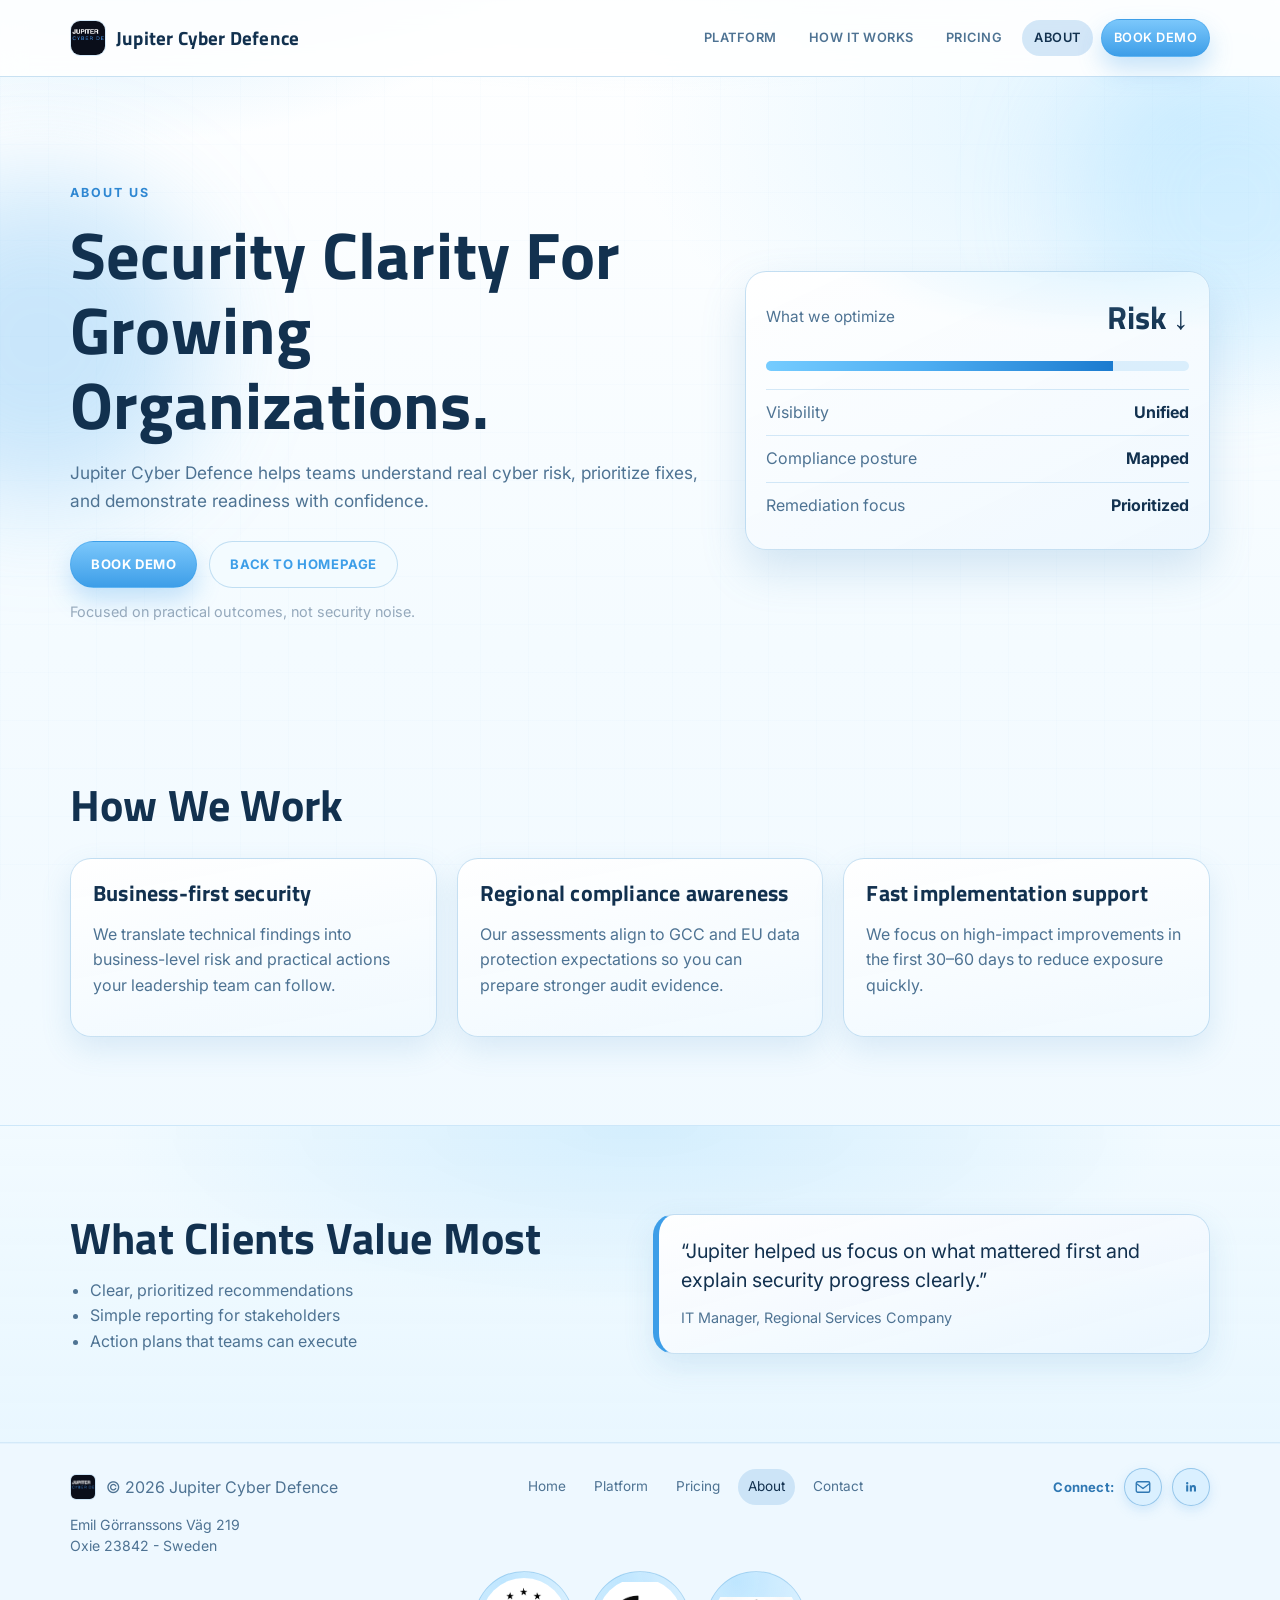
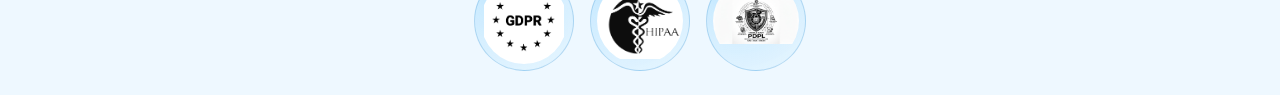
==== commit 3452082b: "fixed minor errors" ====
--- a/about.html
+++ b/about.html
@@ -152,6 +152,7 @@
         <li><a href="/#contact">Contact</a></li>
       </ul>
       <div class="footer-social" aria-label="Contact links">
+        <span class="footer-social-label">Connect:</span>
         <a class="footer-social-icon" href="mailto:info@jupitercyberdefence.com" aria-label="Email Jupiter Cyber Defence">
           <svg viewBox="0 0 24 24" aria-hidden="true" fill="none" stroke="currentColor" stroke-width="1.8" stroke-linecap="round" stroke-linejoin="round">
             <rect x="3" y="5" width="18" height="14" rx="2"></rect>
--- a/style.css
+++ b/style.css
@@ -574,7 +574,7 @@
 
 .price-card h3 {
   margin-bottom: 10px;
-  color: var(--ink);
+  color: #12314f !important;
 }
 
 .premium-title {
@@ -587,7 +587,7 @@
   border: 1px solid rgba(61, 146, 209, 0.52);
   border-radius: 999px;
   background: #d9efff;
-  color: #0f4f86;
+  color: #0f4f86 !important;
   padding: 3px 8px;
   margin-left: 7px;
   font-size: 0.68rem;
@@ -597,7 +597,7 @@
 
 .plan {
   margin: 0;
-  color: #2f78b3;
+  color: #2f78b3 !important;
   font-size: 0.74rem;
   letter-spacing: 1px;
   text-transform: uppercase;
@@ -756,13 +756,24 @@
   display: inline-flex;
   align-items: center;
   gap: 10px;
+  flex-shrink: 0;
+}
+
+.footer-social-label {
+  color: #2f78b3;
+  font-size: 0.82rem;
+  font-weight: 700;
+  letter-spacing: 0.2px;
 }
 
 .footer-wrap .footer-social-icon {
+  display: inline-flex;
+  flex: 0 0 38px;
   width: 38px;
   height: 38px;
   justify-content: center;
   padding: 0;
+  line-height: 0;
   color: #2f78b3;
   border: 1px solid rgba(61, 146, 209, 0.45);
   background: rgba(207, 236, 255, 0.65);
@@ -778,6 +789,35 @@
   color: #0f4f86;
   background: rgba(167, 219, 253, 0.78);
   transform: translateY(-1px);
+}
+
+.contact-social {
+  margin-top: 12px;
+  display: inline-flex;
+  flex-wrap: wrap;
+  gap: 10px;
+}
+
+.contact-social-icon {
+  display: inline-flex;
+  align-items: center;
+  gap: 8px;
+  border-radius: 999px;
+  padding: 8px 12px;
+  border: 1px solid rgba(61, 146, 209, 0.45);
+  background: rgba(207, 236, 255, 0.55);
+  color: #0f4f86;
+  font-size: 0.84rem;
+  font-weight: 700;
+}
+
+.contact-social-icon svg {
+  width: 16px;
+  height: 16px;
+}
+
+.contact-social-icon:hover {
+  background: rgba(167, 219, 253, 0.78);
 }
 
 .footer-address {
--- a/style.css
+++ b/style.css
@@ -574,7 +574,7 @@
 
 .price-card h3 {
   margin-bottom: 10px;
-  color: var(--ink);
+  color: #12314f !important;
 }
 
 .premium-title {
@@ -587,7 +587,7 @@
   border: 1px solid rgba(61, 146, 209, 0.52);
   border-radius: 999px;
   background: #d9efff;
-  color: #0f4f86;
+  color: #0f4f86 !important;
   padding: 3px 8px;
   margin-left: 7px;
   font-size: 0.68rem;
@@ -597,7 +597,7 @@
 
 .plan {
   margin: 0;
-  color: #2f78b3;
+  color: #2f78b3 !important;
   font-size: 0.74rem;
   letter-spacing: 1px;
   text-transform: uppercase;
@@ -756,13 +756,24 @@
   display: inline-flex;
   align-items: center;
   gap: 10px;
+  flex-shrink: 0;
+}
+
+.footer-social-label {
+  color: #2f78b3;
+  font-size: 0.82rem;
+  font-weight: 700;
+  letter-spacing: 0.2px;
 }
 
 .footer-wrap .footer-social-icon {
+  display: inline-flex;
+  flex: 0 0 38px;
   width: 38px;
   height: 38px;
   justify-content: center;
   padding: 0;
+  line-height: 0;
   color: #2f78b3;
   border: 1px solid rgba(61, 146, 209, 0.45);
   background: rgba(207, 236, 255, 0.65);
@@ -778,6 +789,35 @@
   color: #0f4f86;
   background: rgba(167, 219, 253, 0.78);
   transform: translateY(-1px);
+}
+
+.contact-social {
+  margin-top: 12px;
+  display: inline-flex;
+  flex-wrap: wrap;
+  gap: 10px;
+}
+
+.contact-social-icon {
+  display: inline-flex;
+  align-items: center;
+  gap: 8px;
+  border-radius: 999px;
+  padding: 8px 12px;
+  border: 1px solid rgba(61, 146, 209, 0.45);
+  background: rgba(207, 236, 255, 0.55);
+  color: #0f4f86;
+  font-size: 0.84rem;
+  font-weight: 700;
+}
+
+.contact-social-icon svg {
+  width: 16px;
+  height: 16px;
+}
+
+.contact-social-icon:hover {
+  background: rgba(167, 219, 253, 0.78);
 }
 
 .footer-address {
